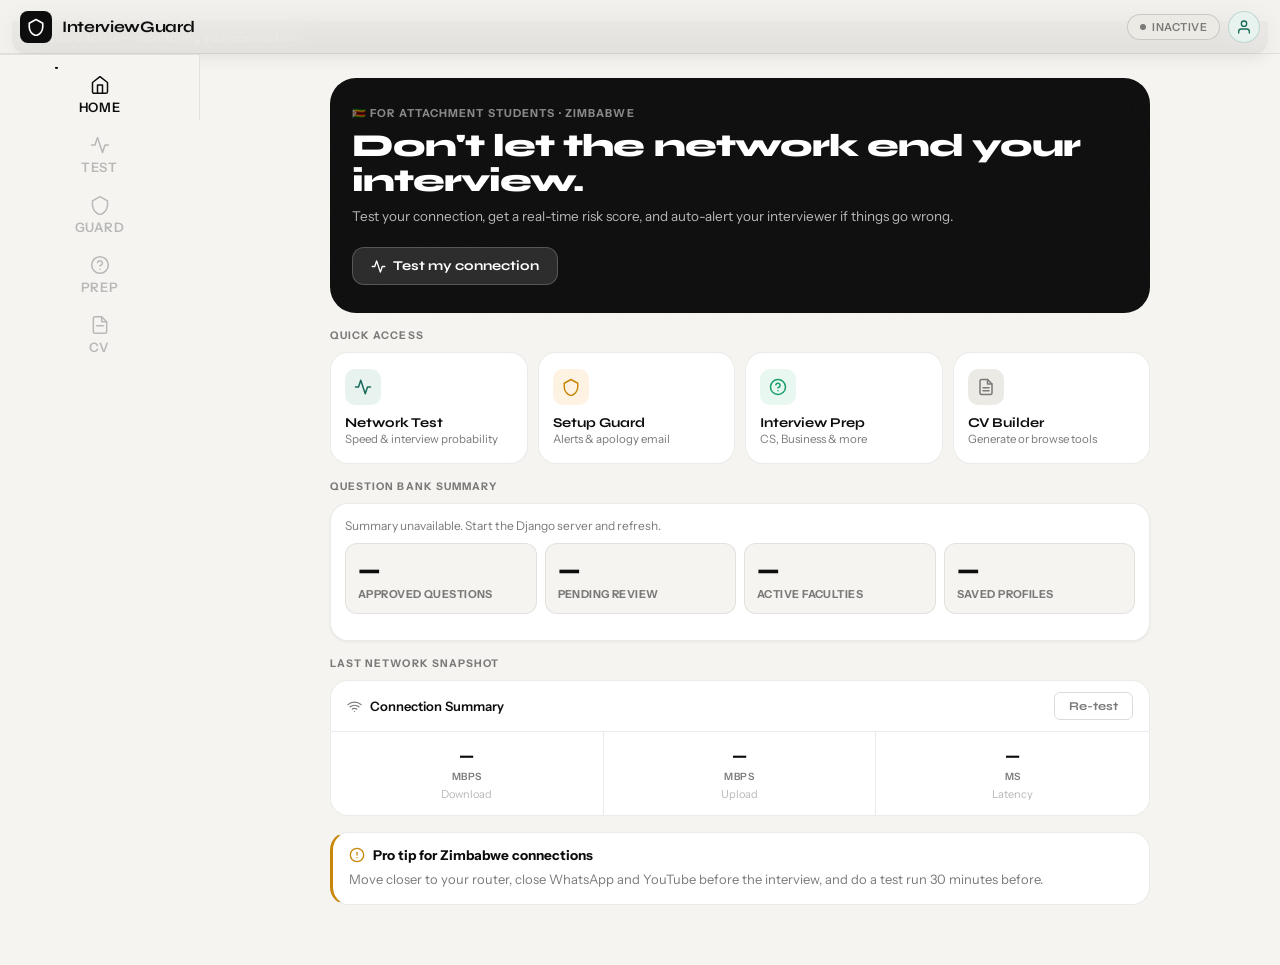
==== frontend/index.html @ c48bf377 "first commit" ====
<!DOCTYPE html>
<html lang="en">

<head>
    <meta charset="UTF-8" />
    <meta name="viewport" content="width=device-width, initial-scale=1.0" />
    <title>InterviewGuard — Ace the Interview, Whatever the Signal</title>
    <meta name="description" content="InterviewGuard helps you prepare for interviews, craft your perfect CV, and monitor your network signal for seamless video calls." />
    <meta name="keywords" content="interview preparation, CV builder, network monitor, interview questions" />
    <link rel="preconnect" href="https://fonts.googleapis.com" />
    <link rel="preconnect" href="https://fonts.gstatic.com" crossorigin />
    <link
        href="https://fonts.googleapis.com/css2?family=Syne:wght@400;500;600;700;800&family=Instrument+Sans:ital,wght@0,400;0,500;0,600;1,400&family=JetBrains+Mono:wght@400;500&display=swap"
        rel="stylesheet" />
        <link rel="stylesheet" href="styles.css">
    
</head>

<body>

    <!-- TOPBAR -->
    <header class="topbar">
        <div class="topbar-brand" style="cursor:pointer" onclick="navigateTo('home')">
            <div class="brand-mark">
                <svg viewBox="0 0 24 24">
                    <path d="M12 2L3 7v5c0 5.25 3.75 10.15 9 11.5 5.25-1.35 9-6.25 9-11.5V7z" />
                </svg>
            </div>
            <span class="brand-name">InterviewGuard</span>
        </div>
        <div style="display:flex;align-items:center;gap:8px">
            <button class="guard-chip off" id="guardChip" onclick="navigateTo('setup')">
                <div class="dot"></div>
                <span id="guardChipText">Inactive</span>
            </button>
            <button class="avatar-btn" onclick="navigateTo('profile')">
                <svg viewBox="0 0 24 24">
                    <path d="M20 21v-2a4 4 0 0 0-4-4H8a4 4 0 0 0-4 4v2" />
                    <circle cx="12" cy="7" r="4" />
                </svg>
            </button>
        </div>
    </header>

    <!-- GUARD BANNER -->
    <div id="guard-banner">
        <div class="banner-inner" id="bannerInner">
            <div class="banner-dot"></div>
            <span class="banner-text" id="bannerMsg">Guard active — monitoring your connection</span>
            <button class="banner-close" onclick="hideBanner()">✕</button>
        </div>
    </div>

    <!-- SHELL -->
    <div class="shell" id="shell">

        <!-- ── HOME ── -->
        <div class="page active" id="page-home">
            <div class="page-scroll">
                <div class="hero">
                    <div class="hero-noise"></div>
                    <div class="hero-eyebrow">🇿🇼 For Attachment Students · Zimbabwe</div>
                    <h1 class="hero-title">Don't let the network end your interview.</h1>
                    <div class="hero-body">Test your connection, get a real-time risk score, and auto-alert your
                        interviewer if things go wrong.</div>
                    <button class="hero-cta" onclick="navigateTo('test')">
                        <svg viewBox="0 0 24 24">
                            <polyline points="22 12 18 12 15 21 9 3 6 12 2 12" />
                        </svg>
                        Test my connection
                    </button>
                </div>

                <div class="sp-md"></div>
                <div class="section-label">Quick Access</div>
                <div class="quick-grid">
                    <div class="quick-card" onclick="navigateTo('test')">
                        <div class="quick-icon qi-brand">
                            <svg viewBox="0 0 24 24">
                                <polyline points="22 12 18 12 15 21 9 3 6 12 2 12" />
                            </svg>
                        </div>
                        <div>
                            <div class="quick-name">Network Test</div>
                            <div class="quick-desc">Speed & interview probability</div>
                        </div>
                    </div>
                    <div class="quick-card" onclick="navigateTo('setup')">
                        <div class="quick-icon qi-amber">
                            <svg viewBox="0 0 24 24">
                                <path d="M12 2L3 7v5c0 5.25 3.75 10.15 9 11.5 5.25-1.35 9-6.25 9-11.5V7z" />
                            </svg>
                        </div>
                        <div>
                            <div class="quick-name">Setup Guard</div>
                            <div class="quick-desc">Alerts & apology email</div>
                        </div>
                    </div>
                    <div class="quick-card" onclick="navigateTo('prep')">
                        <div class="quick-icon qi-green">
                            <svg viewBox="0 0 24 24">
                                <circle cx="12" cy="12" r="10" />
                                <path d="M9.09 9a3 3 0 0 1 5.83 1c0 2-3 3-3 3" />
                                <line x1="12" y1="17" x2="12.01" y2="17" />
                            </svg>
                        </div>
                        <div>
                            <div class="quick-name">Interview Prep</div>
                            <div class="quick-desc">CS, Business & more</div>
                        </div>
                    </div>
                    <div class="quick-card" onclick="navigateTo('cv')">
                        <div class="quick-icon qi-neutral">
                            <svg viewBox="0 0 24 24">
                                <path d="M14 2H6a2 2 0 0 0-2 2v16a2 2 0 0 0 2 2h12a2 2 0 0 0 2-2V8z" />
                                <polyline points="14 2 14 8 20 8" />
                                <line x1="16" y1="13" x2="8" y2="13" />
                                <line x1="16" y1="17" x2="8" y2="17" />
                            </svg>
                        </div>
                        <div>
                            <div class="quick-name">CV Builder</div>
                            <div class="quick-desc">Generate or browse tools</div>
                        </div>
                    </div>
                </div>

                <div class="sp-md"></div>
                <div class="section-label">Question Bank Summary</div>
                <div class="summary-panel">
                    <div class="summary-status" id="summaryStatus">Loading dashboard summary…</div>
                    <div class="summary-grid">
                        <div class="summary-tile">
                            <div class="summary-value" id="summaryApproved">—</div>
                            <div class="summary-label">Approved Questions</div>
                        </div>
                        <div class="summary-tile">
                            <div class="summary-value" id="summaryPending">—</div>
                            <div class="summary-label">Pending Review</div>
                        </div>
                        <div class="summary-tile">
                            <div class="summary-value" id="summaryFaculties">—</div>
                            <div class="summary-label">Active Faculties</div>
                        </div>
                        <div class="summary-tile">
                            <div class="summary-value" id="summaryProfiles">—</div>
                            <div class="summary-label">Saved Profiles</div>
                        </div>
                    </div>
                    <div class="summary-faculties" id="summaryFacultyList"></div>
                </div>

                <div class="sp-md"></div>
                <div class="section-label">Last Network Snapshot</div>
                <div class="snapshot">
                    <div class="snapshot-header">
                        <div class="flex-row">
                            <svg viewBox="0 0 24 24"
                                style="width:15px;height:15px;stroke:var(--ink-3);fill:none;stroke-width:2;stroke-linecap:round">
                                <path d="M5 12.55a11 11 0 0 1 14.08 0" />
                                <path d="M1.42 9a16 16 0 0 1 21.16 0" />
                                <path d="M8.53 16.11a6 6 0 0 1 6.95 0" />
                                <line x1="12" y1="20" x2="12.01" y2="20" />
                            </svg>
                            <span>Connection Summary</span>
                        </div>
                        <button class="btn btn-ghost btn-sm" onclick="navigateTo('test')">Re-test</button>
                    </div>
                    <div class="metrics-3">
                        <div class="met">
                            <div class="met-val" id="home-dl">—</div>
                            <div class="met-unit">Mbps</div>
                            <div class="met-label">Download</div>
                        </div>
                        <div class="met">
                            <div class="met-val" id="home-ul">—</div>
                            <div class="met-unit">Mbps</div>
                            <div class="met-label">Upload</div>
                        </div>
                        <div class="met">
                            <div class="met-val" id="home-ping">—</div>
                            <div class="met-unit">ms</div>
                            <div class="met-label">Latency</div>
                        </div>
                    </div>
                </div>

                <div class="sp-md"></div>
                <div class="tip-card">
                    <div class="tip-header">
                        <svg viewBox="0 0 24 24">
                            <circle cx="12" cy="12" r="10" />
                            <line x1="12" y1="8" x2="12" y2="12" />
                            <line x1="12" y1="16" x2="12.01" y2="16" />
                        </svg>
                        <span>Pro tip for Zimbabwe connections</span>
                    </div>
                    <div class="tip-body">Move closer to your router, close WhatsApp and YouTube before the interview,
                        and do a test run 30 minutes before.</div>
                </div>
                <div class="sp-lg"></div>
            </div>
        </div>

        <!-- ── TEST ── -->
        <div class="page" id="page-test">
            <div class="page-scroll">
                <div class="page-title">Network Diagnosis</div>
                <div class="page-sub">Real download &amp; upload speeds measured in your browser.</div>
                <div class="sp-md"></div>

                <div class="form-group">
                    <label class="form-label">Interview Platform</label>
                    <select class="form-select" id="platformSelect">
                        <option value="zoom">Zoom</option>
                        <option value="teams">Microsoft Teams</option>
                        <option value="meet">Google Meet</option>
                        <option value="webex">Cisco Webex</option>
                        <option value="whatsapp">WhatsApp Video</option>
                    </select>
                </div>

                <div class="test-card">
                    <div class="section-label" style="margin-bottom:0">Success Probability</div>
                    <div class="prob-ring-wrap" style="margin:18px auto">
                        <svg viewBox="0 0 120 120">
                            <circle cx="60" cy="60" r="50" class="prob-track" stroke-dasharray="314 314" />
                            <circle cx="60" cy="60" r="50" class="prob-arc" id="probArc" stroke-dasharray="0 314"
                                transform="rotate(-90 60 60)" />
                        </svg>
                        <div class="prob-center">
                            <div class="prob-pct" id="probPct">—</div>
                            <div class="prob-sub" id="probLabel">Run test first</div>
                        </div>
                    </div>
                    <div class="insight" id="insightBox">
                        <svg viewBox="0 0 24 24">
                            <circle cx="12" cy="12" r="10" />
                            <line x1="12" y1="8" x2="12" y2="12" />
                            <line x1="12" y1="16" x2="12.01" y2="16" />
                        </svg>
                        <p id="insightText">Run the test to see how ready your connection is for your interview
                            platform.</p>
                    </div>
                </div>

                <div class="sp-sm"></div>
                <div class="metrics-2">
                    <div class="metric-tile">
                        <div class="mt-head"><svg viewBox="0 0 24 24">
                                <polyline points="8 17 12 21 16 17" />
                                <line x1="12" y1="12" x2="12" y2="21" />
                                <path d="M20.88 18.09A5 5 0 0 0 18 9h-1.26A8 8 0 1 0 3 16.29" />
                            </svg><span>Download</span></div>
                        <div><span class="mt-val" id="dlVal">—</span><span class="mt-unit"> Mbps</span></div>
                        <div class="badge b-neutral" id="dlBadge">Pending</div>
                    </div>
                    <div class="metric-tile">
                        <div class="mt-head"><svg viewBox="0 0 24 24">
                                <polyline points="16 16 12 12 8 16" />
                                <line x1="12" y1="12" x2="12" y2="21" />
                                <path d="M20.88 18.09A5 5 0 0 0 18 9h-1.26A8 8 0 1 0 3 16.29" />
                            </svg><span>Upload</span></div>
                        <div><span class="mt-val" id="ulVal">—</span><span class="mt-unit"> Mbps</span></div>
                        <div class="badge b-neutral" id="ulBadge">Pending</div>
                    </div>
                </div>

                <div class="sp-sm"></div>
                <div class="latency-row">
                    <div class="lat-icon"><svg viewBox="0 0 24 24">
                            <path d="M13 2L3 14h9l-1 8 10-12h-9l1-8z" />
                        </svg></div>
                    <div style="flex:1">
                        <div
                            style="font-size:10.5px;font-weight:700;letter-spacing:.06em;text-transform:uppercase;color:var(--ink-3)">
                            Latency (Ping)</div>
                        <div style="margin-top:5px"><span class="mt-val" id="pingVal"
                                style="font-size:24px">—</span><span class="mt-unit"> ms</span></div>
                    </div>
                    <div class="badge b-neutral" id="pingBadge">Pending</div>
                </div>

                <div class="sp-sm"></div>
                <div class="stab-wrap">
                    <div class="stab-label-row">
                        <span class="text-xs text-muted"
                            style="font-weight:700;text-transform:uppercase;letter-spacing:.06em">Stability</span>
                        <span class="text-xs text-muted" id="stabilityPct">—</span>
                    </div>
                    <div class="stab-bar-bg">
                        <div class="stab-bar-fill" id="stabilityBar" style="width:0%"></div>
                    </div>
                </div>

                <div class="sp-md"></div>
                <button class="btn btn-primary" id="testBtn" onclick="runSpeedTest()">
                    <svg viewBox="0 0 24 24">
                        <polygon points="5 3 19 12 5 21 5 3" />
                    </svg>
                    <span id="testBtnText">Start Test</span>
                </button>

                <div class="sp-sm"></div>
                <p class="text-xs text-muted" style="text-align:center">Uses real HTTP transfer measurement for accurate
                    results.</p>
                <div class="sp-lg"></div>
            </div>
        </div>

        <!-- ── SETUP ── -->
        <div class="page" id="page-setup">
            <div class="page-scroll">
                <div class="page-title">Setup Guard</div>
                <div class="page-sub">Configure interview details and automated fail-safes.</div>
                <div class="sp-md"></div>

                <div class="section-label">Interview Details</div>
                <div class="card">
                    <div class="form-group">
                        <label class="form-label">Interviewer / Company Name</label>
                        <input class="form-input" id="s-company" type="text"
                            placeholder="e.g. Econet Wireless Zimbabwe" />
                    </div>
                    <div class="form-group">
                        <label class="form-label">Interviewer Email</label>
                        <input class="form-input" id="s-email" type="email" placeholder="recruiter@company.co.zw" />
                    </div>
                    <div class="form-grid-2">
                        <div class="form-group">
                            <label class="form-label">Date &amp; Time</label>
                            <input class="form-input" id="s-datetime" type="datetime-local" />
                        </div>
                        <div class="form-group">
                            <label class="form-label">Platform</label>
                            <select class="form-select" id="s-platform">
                                <option value="">Select…</option>
                                <option value="zoom">Zoom</option>
                                <option value="teams">MS Teams</option>
                                <option value="meet">Google Meet</option>
                                <option value="webex">Webex</option>
                                <option value="whatsapp">WhatsApp</option>
                            </select>
                        </div>
                    </div>
                </div>

                <div class="sp-sm"></div>
                <div class="section-label">Monitoring Options</div>
                <div class="toggle-row">
                    <div>
                        <div class="toggle-label">Network Monitoring</div>
                        <div class="toggle-desc">Auto-send apology email when connection drops for 15+ seconds.</div>
                    </div>
                    <button class="toggle on" id="toggle-monitor" onclick="this.classList.toggle('on')"></button>
                </div>
                <div class="toggle-row">
                    <div>
                        <div class="toggle-label">Browser Notifications</div>
                        <div class="toggle-desc">Get pop-up alerts even when the app is in the background.</div>
                    </div>
                    <button class="toggle on" id="toggle-notif" onclick="toggleNotifications(this)"></button>
                </div>
                <div class="toggle-row">
                    <div>
                        <div class="toggle-label">10-Minute Countdown</div>
                        <div class="toggle-desc">Notify 10 minutes before your interview starts.</div>
                    </div>
                    <button class="toggle on" id="toggle-countdown" onclick="this.classList.toggle('on')"></button>
                </div>

                <div class="sp-md"></div>
                <div class="section-label">Apology Email Preview</div>
                <div class="email-preview">
                    <div class="ep-toolbar">
                        <div class="ep-dot" style="background:#fc6058"></div>
                        <div class="ep-dot" style="background:#febc2e"></div>
                        <div class="ep-dot" style="background:#34c749"></div>
                        <span style="font-size:12px;color:var(--ink-3);margin-left:8px;font-weight:500">Auto-generated
                            apology</span>
                    </div>
                    <div class="ep-body" id="emailPreviewBody">Fill in your profile to preview the apology email.</div>
                </div>

                <div class="sp-md"></div>
                <button class="btn btn-primary" id="activateBtn" onclick="activateGuard()">
                    <svg viewBox="0 0 24 24">
                        <path d="M12 2L3 7v5c0 5.25 3.75 10.15 9 11.5 5.25-1.35 9-6.25 9-11.5V7z" />
                    </svg>
                    Activate Interview Guard
                </button>
                <p class="text-xs text-muted" style="text-align:center;margin-top:10px;line-height:1.5">Keep this page
                    open in the background. Guard monitors in real-time.</p>
                <div class="sp-lg"></div>
            </div>
        </div>

        <!-- ── PROFILE ── -->
        <div class="page" id="page-profile">
            <div class="page-scroll">
                <div class="page-title">Your Profile</div>
                <div class="page-sub">Stored in your browser only. Used to personalise alerts &amp; emails.</div>
                <div class="sp-md"></div>

                <div id="profileBanner" style="display:none;margin-bottom:16px">
                    <div class="profile-banner">
                        <div class="profile-avatar" id="profileAvatarLetter">T</div>
                        <div>
                            <div style="font-weight:700;font-size:16px;font-family:var(--font-display)"
                                id="profileBannerName">—</div>
                            <div class="text-sm text-muted" id="profileBannerEmail">—</div>
                            <div class="sp-sm"></div>
                            <div class="pill-tag">
                                <svg viewBox="0 0 24 24">
                                    <polyline points="20 6 9 17 4 12" />
                                </svg>
                                Profile Active
                            </div>
                        </div>
                    </div>
                </div>

                <div class="section-label">Personal Details</div>
                <div class="card">
                    <div class="form-group"><label class="form-label">Full Name</label><input class="form-input"
                            id="p-name" type="text" placeholder="e.g. Tinashe Moyo" /></div>
                    <div class="form-group"><label class="form-label">Your Email</label><input class="form-input"
                            id="p-email" type="email" placeholder="you@example.com" /></div>
                    <div class="form-group"><label class="form-label">Phone / WhatsApp</label><input class="form-input"
                            id="p-phone" type="tel" placeholder="+263 77 123 4567" /></div>
                    <div class="form-group" style="margin-bottom:0"><label class="form-label">Short Bio</label><textarea
                            class="form-textarea" id="p-bio"
                            placeholder="3rd year Computer Science student at UZ, passionate about software development…"></textarea>
                    </div>
                </div>

                <div class="sp-sm"></div>
                <div class="section-label">Interviewer Details</div>
                <div class="card">
                    <div class="form-group"><label class="form-label">Interviewer Email</label><input class="form-input"
                            id="p-int-email" type="email" placeholder="hr@company.co.zw" /></div>
                    <div class="form-group" style="margin-bottom:0"><label class="form-label">Interviewer Phone
                            (optional)</label><input class="form-input" id="p-int-phone" type="tel"
                            placeholder="+263 77 000 0000" /></div>
                </div>

                <div class="sp-md"></div>
                <button class="btn btn-primary" onclick="saveProfile()">
                    <svg viewBox="0 0 24 24">
                        <path d="M19 21H5a2 2 0 0 1-2-2V5a2 2 0 0 1 2-2h11l5 5v11a2 2 0 0 1-2 2z" />
                        <polyline points="17 21 17 13 7 13 7 21" />
                        <polyline points="7 3 7 8 15 8" />
                    </svg>
                    Save Profile
                </button>
                <p class="text-xs text-muted" style="text-align:center;margin-top:8px">Stored in your browser only.
                    Never shared without your action.</p>

                <div class="danger-zone" id="deleteZone" style="display:none;margin-top:20px">
                    <div class="danger-zone-header">
                        <svg viewBox="0 0 24 24">
                            <path
                                d="M10.29 3.86L1.82 18a2 2 0 0 0 1.71 3h16.94a2 2 0 0 0 1.71-3L13.71 3.86a2 2 0 0 0-3.42 0z" />
                            <line x1="12" y1="9" x2="12" y2="13" />
                            <line x1="12" y1="17" x2="12.01" y2="17" />
                        </svg>
                        <span>Danger Zone</span>
                    </div>
                    <p class="text-sm text-muted" style="margin-bottom:12px;line-height:1.5">Permanently delete your
                        profile from the server and clear all local data. This cannot be undone.</p>
                    <button class="btn btn-danger btn-sm" style="width:auto" onclick="deleteProfile()">
                        <svg viewBox="0 0 24 24"
                            style="width:14px;height:14px;stroke:currentColor;fill:none;stroke-width:2;stroke-linecap:round">
                            <polyline points="3 6 5 6 21 6" />
                            <path d="M19 6v14a2 2 0 0 1-2 2H7a2 2 0 0 1-2-2V6m3 0V4a1 1 0 0 1 1-1h4a1 1 0 0 1 1 1v2" />
                        </svg>
                        Delete My Profile
                    </button>
                </div>
                <div class="sp-lg"></div>
            </div>
        </div>

        <!-- ── PREP ── -->
        <div class="page" id="page-prep">
            <div class="page-scroll">
                <div class="page-title">Interview Prep</div>
                
                <div class="page-sub">Master your discipline. Focused on Zim industrial attachment.</div>

                <div class="hero">
                    <div class="hero-noise"></div>
                    <h1 class="hero-title">Contribute to the Bank</h1>
                    <div class="hero-body">Share interview questions you've faced and help others prepare.</div>
                    <button class="hero-cta" id="submitToggleBtn" type="button" aria-expanded="false" onclick="toggleSubmitForm()">
                        <svg viewBox="0 0 24 24">
                            <polyline points="22 12 18 12 15 21 9 3 6 12 2 12" />
                        </svg>
                        Submit a Question
                    </button>
                </div>

                <div class="sp-md"></div>

                <div class="search-bar">
                    <svg viewBox="0 0 24 24">
                        <circle cx="11" cy="11" r="8" />
                        <line x1="21" y1="21" x2="16.65" y2="16.65" />
                    </svg>
                    <input type="text" id="qSearchInput" placeholder="Search questions or topics…"
                        oninput="filterQuestions()" />
                </div>

                <div class="sp-sm"></div>
                <div class="filter-row" id="facultyFilter">
                    <button class="chip chip-fill" data-faculty="all" onclick="setFaculty(this,'all')">All</button>
                    <button class="chip chip-out" data-faculty="computer_science"
                        onclick="setFaculty(this,'computer_science')">💻 Computer Science</button>
                    <button class="chip chip-out" data-faculty="general" onclick="setFaculty(this,'general')">🎯
                        General</button>
                    <button class="chip chip-out" data-faculty="engineering" onclick="setFaculty(this,'engineering')">⚙️
                        Engineering</button>
                    <button class="chip chip-out" data-faculty="business" onclick="setFaculty(this,'business')">📊
                        Business</button>
                    <button class="chip chip-out" data-faculty="social_behavioural"
                        onclick="setFaculty(this,'social_behavioural')">🧠 Social Science</button>
                    <button class="chip chip-out" data-faculty="medicine" onclick="setFaculty(this,'medicine')">🩺 Medicine</button>
                    <button class="chip chip-out" data-faculty="law" onclick="setFaculty(this,'law')">⚖️ Law</button>
                    <button class="chip chip-out" data-faculty="arts" onclick="setFaculty(this,'arts')">🎨 Arts</button>
                    <button class="chip chip-out" data-faculty="natural_sciences" onclick="setFaculty(this,'natural_sciences')">🔬 Sciences</button>
                    <button class="chip chip-out" data-faculty="education" onclick="setFaculty(this,'education')">📚 Education</button>
                </div>

                <div class="sp-sm"></div>
                <div class="filter-row" id="diffFilter">
                    <button class="chip chip-fill" data-diff="all" onclick="setDiff(this,'all')">All Levels</button>
                    <button class="chip chip-out" data-diff="beginner"
                        onclick="setDiff(this,'beginner')">Beginner</button>
                    <button class="chip chip-out" data-diff="intermediate"
                        onclick="setDiff(this,'intermediate')">Intermediate</button>
                    <button class="chip chip-out" data-diff="advanced"
                        onclick="setDiff(this,'advanced')">Advanced</button>
                </div>

                <div class="sp-md"></div>
                <div class="q-count-row">
                    <div class="q-count-title" id="prepSectionLabel">All Questions</div>
                    <div class="q-count-tag" id="qCount">— Questions</div>
                </div>

                <div id="qaContainer">
                    <div class="empty-state">
                        <svg viewBox="0 0 24 24">
                            <circle cx="12" cy="12" r="10" />
                            <polyline points="12 6 12 12 16 14" />
                        </svg>
                        <h3>Loading questions…</h3>
                        <p>Make sure the Django server is running.</p>
                    </div>
                </div>
                <div class="sp-lg"></div>

                <!-- Submit Question Form -->
                <section id="submit-section" class="hidden">
                  <h2>Submit an Interview Question</h2>
                  <p class="submit-intro">
                    Help grow the InterviewGuard question bank. Your submission will be
                    reviewed by our team before being published.
                  </p>

                  <form id="submitForm" novalidate>

                    <div class="form-row">
                      <label for="sub-faculty">Faculty *</label>
                      <select id="sub-faculty" required>
                        <option value="">— Select Faculty —</option>
                        <option value="computer_science">Computer Science</option>
                        <option value="engineering">Engineering</option>
                        <option value="business">Business</option>
                        <option value="social_behavioural">Social &amp; Behavioural Science</option>
                        <option value="medicine">Medicine &amp; Health Sciences</option>
                        <option value="law">Law</option>
                        <option value="arts">Arts &amp; Humanities</option>
                        <option value="natural_sciences">Natural Sciences</option>
                        <option value="education">Education</option>
                        <option value="general">General / All Faculties</option>
                      </select>
                    </div>

                    <div class="form-row">
                      <label for="sub-difficulty">Difficulty *</label>
                      <select id="sub-difficulty" required>
                        <option value="beginner">Beginner</option>
                        <option value="intermediate">Intermediate</option>
                        <option value="advanced">Advanced</option>
                      </select>
                    </div>

                    <div class="form-row">
                      <label for="sub-question">Interview Question *</label>
                      <textarea id="sub-question" rows="3" placeholder="Write the interview question here…" required></textarea>
                    </div>

                    <div class="form-row">
                      <label for="sub-answer">Model Answer *</label>
                      <textarea id="sub-answer" rows="5" placeholder="Provide a thorough model answer…" required></textarea>
                    </div>

                    <div class="form-row">
                      <label for="sub-tip">Interviewer Tip <span class="optional">(optional)</span></label>
                      <textarea id="sub-tip" rows="2" placeholder="What is the interviewer really looking for?"></textarea>
                    </div>

                    <div class="form-row">
                      <label for="sub-tags">Tags <span class="optional">(optional, comma-separated)</span></label>
                      <input type="text" id="sub-tags" placeholder="e.g. Django, REST, OOP">
                    </div>

                    <div class="form-row">
                      <label for="sub-name">Your Name <span class="optional">(optional)</span></label>
                      <input type="text" id="sub-name" placeholder="e.g. Tarisai Moyo">
                    </div>

                    <div class="form-row">
                      <label for="sub-email">Your Email <span class="optional">(optional)</span></label>
                      <input type="email" id="sub-email" placeholder="We'll notify you when it's approved">
                    </div>

                    <button type="submit" id="submitBtn">Submit Question</button>

                  </form>

                  <!-- Shown AFTER successful submission — hidden by default -->
                  <div id="submitSuccess" class="submit-success hidden">
                    <div class="success-icon">✅</div>
                    <h3>Submission Received!</h3>
                    <p>
                      Thank you for contributing to InterviewGuard.<br>
                      Your question is now <strong>pending review</strong> by our team.
                    </p>
                    <p class="success-sub">
                      Once approved, it will appear in the preparation section for all users.
                      This process typically takes 1–3 business days.
                    </p>
                    <button onclick="resetSubmitForm()">Submit Another</button>
                  </div>

                </section>

            </div>
        </div>

        <!-- ── CV ── -->
        <div class="page" id="page-cv">
            <div class="page-scroll">
                <div class="cv-hero">
                    <div class="cv-hero-bg"></div>
                    <span class="cv-hero-icon">✦</span>
                    <h2 class="cv-hero-title">Craft Your Perfect CV</h2>
                    <div class="cv-hero-sub">AI-powered suggestions tailored for CS attachment roles in Zimbabwe.</div>
                    <button class="cv-btn"
                        onclick="showToast('info','AI CV Builder','Coming soon — connect your profile first.')">
                        <svg viewBox="0 0 24 24">
                            <polygon
                                points="12 2 15.09 8.26 22 9.27 17 14.14 18.18 21.02 12 17.77 5.82 21.02 7 14.14 2 9.27 8.91 8.26 12 2" />
                        </svg>
                        Generate CV with AI
                    </button>
                </div>

                <div class="sp-md"></div>
                <div class="section-label">What to Include</div>
                <div class="card">
                    <p class="text-sm text-muted" style="line-height:1.75">For a CS attachment CV in Zimbabwe, always
                        include: <strong>personal details</strong>, <strong>academic record</strong>, a <strong>skills
                            section</strong> listing languages &amp; tools, <strong>projects</strong> with GitHub links,
                        <strong>references</strong> from a lecturer, and a short <strong>objective statement</strong>
                        mentioning the specific company.</p>
                </div>

                <div class="sp-md"></div>
                <div class="section-label">Recommended Builders</div>

                <a href="https://zety.com" target="_blank" class="platform-link">
                    <div class="flex-row">
                        <div class="platform-icon"><svg viewBox="0 0 24 24">
                                <path d="M14 2H6a2 2 0 0 0-2 2v16a2 2 0 0 0 2 2h12a2 2 0 0 0 2-2V8z" />
                                <polyline points="14 2 14 8 20 8" />
                            </svg></div>
                        <div>
                            <div class="pl-name">Zety</div>
                            <div class="pl-sub">Professional templates &amp; expert guidance</div>
                        </div>
                    </div>
                    <div class="pl-arrow"><svg viewBox="0 0 24 24">
                            <path d="M18 13v6a2 2 0 0 1-2 2H5a2 2 0 0 1-2-2V8a2 2 0 0 1 2-2h6" />
                            <polyline points="15 3 21 3 21 9" />
                            <line x1="10" y1="14" x2="21" y2="3" />
                        </svg></div>
                </a>
                <a href="https://novoresume.com" target="_blank" class="platform-link">
                    <div class="flex-row">
                        <div class="platform-icon"><svg viewBox="0 0 24 24">
                                <rect x="2" y="7" width="20" height="14" rx="2" ry="2" />
                                <path d="M16 21V5a2 2 0 0 0-2-2h-4a2 2 0 0 0-2 2v16" />
                            </svg></div>
                        <div>
                            <div class="pl-name">Novoresume</div>
                            <div class="pl-sub">Sleek, ATS-friendly layouts</div>
                        </div>
                    </div>
                    <div class="pl-arrow"><svg viewBox="0 0 24 24">
                            <path d="M18 13v6a2 2 0 0 1-2 2H5a2 2 0 0 1-2-2V8a2 2 0 0 1 2-2h6" />
                            <polyline points="15 3 21 3 21 9" />
                            <line x1="10" y1="14" x2="21" y2="3" />
                        </svg></div>
                </a>
                <a href="https://canva.com/resumes" target="_blank" class="platform-link">
                    <div class="flex-row">
                        <div class="platform-icon"><svg viewBox="0 0 24 24">
                                <circle cx="12" cy="12" r="10" />
                                <path d="M8 14s1.5 2 4 2 4-2 4-2" />
                                <line x1="9" y1="9" x2="9.01" y2="9" />
                                <line x1="15" y1="9" x2="15.01" y2="9" />
                            </svg></div>
                        <div>
                            <div class="pl-name">Canva</div>
                            <div class="pl-sub">Creative &amp; visual designs</div>
                        </div>
                    </div>
                    <div class="pl-arrow"><svg viewBox="0 0 24 24">
                            <path d="M18 13v6a2 2 0 0 1-2 2H5a2 2 0 0 1-2-2V8a2 2 0 0 1 2-2h6" />
                            <polyline points="15 3 21 3 21 9" />
                            <line x1="10" y1="14" x2="21" y2="3" />
                        </svg></div>
                </a>
                <a href="https://rxresu.me" target="_blank" class="platform-link">
                    <div class="flex-row">
                        <div class="platform-icon"><svg viewBox="0 0 24 24">
                                <polyline points="16 18 22 12 16 6" />
                                <polyline points="8 6 2 12 8 18" />
                            </svg></div>
                        <div>
                            <div class="pl-name">Reactive Resume</div>
                            <div class="pl-sub">Free, open-source, developer-friendly</div>
                        </div>
                    </div>
                    <div class="pl-arrow"><svg viewBox="0 0 24 24">
                            <path d="M18 13v6a2 2 0 0 1-2 2H5a2 2 0 0 1-2-2V8a2 2 0 0 1 2-2h6" />
                            <polyline points="15 3 21 3 21 9" />
                            <line x1="10" y1="14" x2="21" y2="3" />
                        </svg></div>
                </a>
                <div class="sp-lg"></div>
            </div>
        </div>

    </div><!-- /shell -->

    <!-- BOTTOM NAV -->
    <nav class="bottom-nav">
        <button class="nav-item active" id="nav-home" onclick="navigateTo('home')">
            <svg viewBox="0 0 24 24">
                <path d="M3 9l9-7 9 7v11a2 2 0 0 1-2 2H5a2 2 0 0 1-2-2z" />
                <polyline points="9 22 9 12 15 12 15 22" />
            </svg>
            <span class="nav-label">Home</span>
        </button>
        <button class="nav-item" id="nav-test" onclick="navigateTo('test')">
            <svg viewBox="0 0 24 24">
                <polyline points="22 12 18 12 15 21 9 3 6 12 2 12" />
            </svg>
            <span class="nav-label">Test</span>
        </button>
        <button class="nav-item" id="nav-setup" onclick="navigateTo('setup')">
            <svg viewBox="0 0 24 24">
                <path d="M12 2L3 7v5c0 5.25 3.75 10.15 9 11.5 5.25-1.35 9-6.25 9-11.5V7z" />
            </svg>
            <span class="nav-label">Guard</span>
        </button>
        <button class="nav-item" id="nav-prep" onclick="navigateTo('prep')">
            <svg viewBox="0 0 24 24">
                <circle cx="12" cy="12" r="10" />
                <path d="M9.09 9a3 3 0 0 1 5.83 1c0 2-3 3-3 3" />
                <line x1="12" y1="17" x2="12.01" y2="17" />
            </svg>
            <span class="nav-label">Prep</span>
        </button>
        <button class="nav-item" id="nav-cv" onclick="navigateTo('cv')">
            <svg viewBox="0 0 24 24">
                <path d="M14 2H6a2 2 0 0 0-2 2v16a2 2 0 0 0 2 2h12a2 2 0 0 0 2-2V8z" />
                <polyline points="14 2 14 8 20 8" />
                <line x1="16" y1="13" x2="8" y2="13" />
            </svg>
            <span class="nav-label">CV</span>
        </button>
    </nav>

    <div id="toast-container"></div>

    <script src="app.js"></script>
</body>

</html>
---- frontend/styles.css ----
:root {
    --ink: #0d0d0d;
    --ink-2: #3a3a3a;
    --ink-3: #7a7a7a;
    --ink-4: #b8b8b8;
    --bg: #f5f4f0;
    --bg-2: #eceae4;
    --bg-3: #e2dfd8;
    --surface: #ffffff;
    --border: rgba(0, 0, 0, .08);
    --border-strong: rgba(0, 0, 0, .14);

    --brand: #1a6b5a;
    --brand-hover: #155548;
    --brand-light: #e8f3f0;
    --brand-glow: rgba(26, 107, 90, .18);

    --green: #1a9e6a;
    --yellow: #c8860a;
    --red: #cc3333;
    --green-bg: #e8f7ef;
    --yellow-bg: #fef6e4;
    --red-bg: #fceaea;

    --font-display: 'Syne', sans-serif;
    --font-body: 'Instrument Sans', sans-serif;
    --font-mono: 'JetBrains Mono', monospace;

    --r-sm: 6px;
    --r-md: 12px;
    --r-lg: 18px;
    --r-xl: 26px;
    --r-full: 999px;

    --shadow-sm: 0 1px 3px rgba(0, 0, 0, .06);
    --shadow-md: 0 4px 16px rgba(0, 0, 0, .08);
    --shadow-lg: 0 12px 40px rgba(0, 0, 0, .12);

    --ease: cubic-bezier(.16, 1, .3, 1);
    --nav-h: 66px;
    --bar-h: 54px;
}

*,
*::before,
*::after {
    box-sizing: border-box;
    margin: 0;
    padding: 0
}

html {
    scroll-behavior: smooth;
    font-size: 16px
}

body {
    font-family: var(--font-body);
    background: var(--bg);
    color: var(--ink);
    min-height: 100dvh;
    -webkit-font-smoothing: antialiased;
    overflow-x: hidden
}

button,
input,
select,
textarea {
    font-family: inherit
}

a {
    text-decoration: none;
    color: inherit
}

/* ── TOPBAR ── */
.topbar {
    position: fixed;
    top: 0;
    left: 0;
    right: 0;
    height: var(--bar-h);
    background: rgba(245, 244, 240, .92);
    backdrop-filter: blur(18px);
    border-bottom: 1px solid var(--border);
    z-index: 200;
    display: flex;
    align-items: center;
    justify-content: space-between;
    padding: 0 20px;
}

.topbar-brand {
    display: flex;
    align-items: center;
    gap: 10px
}

.brand-mark {
    width: 32px;
    height: 32px;
    background: var(--ink);
    border-radius: 8px;
    display: flex;
    align-items: center;
    justify-content: center;
}

.brand-mark svg {
    width: 18px;
    height: 18px;
    stroke: white;
    fill: none;
    stroke-width: 2.2;
    stroke-linecap: round;
    stroke-linejoin: round
}

.brand-name {
    font-family: var(--font-display);
    font-size: 16px;
    font-weight: 700;
    letter-spacing: -.02em
}

.guard-chip {
    display: flex;
    align-items: center;
    gap: 6px;
    padding: 5px 12px;
    border-radius: var(--r-full);
    font-size: 11px;
    font-weight: 600;
    letter-spacing: .04em;
    text-transform: uppercase;
    cursor: pointer;
    border: none;
    transition: all .2s var(--ease);
}

.guard-chip.off {
    background: var(--bg-2);
    color: var(--ink-3);
    border: 1px solid var(--border-strong)
}

.guard-chip.on {
    background: var(--green-bg);
    color: var(--green);
    border: 1px solid rgba(26, 158, 106, .25)
}

.guard-chip.warn {
    background: var(--yellow-bg);
    color: var(--yellow);
    border: 1px solid rgba(200, 134, 10, .25)
}

.guard-chip.danger {
    background: var(--red-bg);
    color: var(--red);
    border: 1px solid rgba(204, 51, 51, .25)
}

.dot {
    width: 6px;
    height: 6px;
    border-radius: 50%;
    background: currentColor;
    flex-shrink: 0
}

.guard-chip.on .dot {
    animation: blink 2s infinite
}

@keyframes blink {

    0%,
    100% {
        opacity: 1
    }

    50% {
        opacity: .3
    }
}

.avatar-btn {
    width: 32px;
    height: 32px;
    border-radius: 50%;
    background: var(--brand-light);
    border: 1.5px solid rgba(26, 107, 90, .2);
    display: flex;
    align-items: center;
    justify-content: center;
    cursor: pointer;
    color: var(--brand);
}

.avatar-btn svg {
    width: 16px;
    height: 16px;
    stroke: currentColor;
    fill: none;
    stroke-width: 2;
    stroke-linecap: round;
    stroke-linejoin: round
}

/* ── GUARD BANNER ── */
#guard-banner {
    position: fixed;
    top: var(--bar-h);
    left: 0;
    right: 0;
    z-index: 190;
    transform: translateY(-100%);
    transition: transform .3s var(--ease);
    pointer-events: none;
}

#guard-banner.visible {
    transform: translateY(0);
    pointer-events: all
}

.banner-inner {
    margin: 0 12px;
    background: var(--ink);
    color: white;
    border-radius: 0 0 14px 14px;
    padding: 9px 16px;
    display: flex;
    align-items: center;
    gap: 10px;
    font-size: 12.5px;
    box-shadow: var(--shadow-md);
}

.banner-inner.danger {
    background: #7f1d1d
}

.banner-dot {
    width: 7px;
    height: 7px;
    border-radius: 50%;
    background: #4dd4a0;
    flex-shrink: 0;
    animation: blink 2s infinite
}

.banner-inner.danger .banner-dot {
    background: #f87171;
    animation: none
}

.banner-text {
    flex: 1;
    font-weight: 500
}

.banner-close {
    cursor: pointer;
    opacity: .6;
    font-size: 15px;
    line-height: 1;
    background: none;
    border: none;
    color: white
}

/* ── LAYOUT ── */
.shell {
    display: flex;
    flex-direction: column;
    min-height: 100dvh;
    padding-top: var(--bar-h);
    padding-bottom: var(--nav-h);
}

@media(min-width:800px) {
    .shell {
        flex-direction: row;
        padding-bottom: 0;
        padding-top: var(--bar-h)
    }

    .bottom-nav {
        position: fixed;
        left: 0;
        top: var(--bar-h);
        bottom: 0;
        width: 200px;
        height: auto;
        flex-direction: column;
        justify-content: flex-start;
        padding: 12px 10px;
        gap: 2px;
        border-top: none;
        border-right: 1px solid var(--border);
        background: rgba(245, 244, 240, .96);
    }

    .nav-item {
        flex: none;
        width: 100%;
        flex-direction: row;
        justify-content: flex-start;
        gap: 10px;
        padding: 10px 12px;
        border-radius: var(--r-md);
        text-align: left
    }

    .nav-item.active::before {
        content: '';
        position: absolute;
        left: 0;
        top: 20%;
        bottom: 20%;
        width: 3px;
        height: auto;
        right: auto;
        background: var(--brand);
        border-radius: 0 3px 3px 0
    }

    .nav-item .nav-label {
        font-size: 13px;
        font-weight: 600
    }

    .nav-item svg {
        width: 18px;
        height: 18px
    }

    .shell {
        padding-left: 200px
    }

    .page-scroll {
        max-width: 100%
    }
}

/* ── BOTTOM NAV ── */
.bottom-nav {
    position: fixed;
    bottom: 0;
    left: 0;
    right: 0;
    height: var(--nav-h);
    background: rgba(245, 244, 240, .96);
    backdrop-filter: blur(14px);
    border-top: 1px solid var(--border);
    z-index: 200;
    display: flex;
    align-items: stretch;
}

.nav-item {
    flex: 1;
    display: flex;
    flex-direction: column;
    align-items: center;
    justify-content: center;
    gap: 4px;
    cursor: pointer;
    color: var(--ink-4);
    transition: color .15s;
    border: none;
    background: none;
    padding: 8px 4px 10px;
    position: relative;
}

.nav-item.active {
    color: var(--ink)
}

.nav-item.active::before {
    content: '';
    position: absolute;
    top: 0;
    left: 25%;
    right: 25%;
    height: 2px;
    background: var(--ink);
    border-radius: 0 0 3px 3px;
}

.nav-item svg {
    width: 20px;
    height: 20px;
    stroke: currentColor;
    fill: none;
    stroke-width: 1.8;
    stroke-linecap: round;
    stroke-linejoin: round;
    flex-shrink: 0
}

.nav-label {
    font-size: 10px;
    font-weight: 600;
    letter-spacing: .04em;
    text-transform: uppercase
}

/* ── PAGE SYSTEM ── */
.page {
    display: none;
    flex: 1;
    flex-direction: column
}

.page.active {
    display: flex;
    animation: fadeUp .25s var(--ease)
}

@keyframes fadeUp {
    from {
        opacity: 0;
        transform: translateY(6px)
    }

    to {
        opacity: 1;
        transform: translateY(0)
    }
}

.page-scroll {
    flex: 1;
    overflow-y: auto;
    padding: 24px 20px 32px;
    max-width: 860px;
    margin: 0 auto;
    width: 100%
}

/* ── TYPOGRAPHY ── */
.page-title {
    font-family: var(--font-display);
    font-size: 28px;
    font-weight: 800;
    letter-spacing: -.03em;
    line-height: 1.15
}

.page-sub {
    font-size: 14px;
    color: var(--ink-3);
    margin-top: 5px;
    line-height: 1.5
}

.section-label {
    font-size: 10.5px;
    font-weight: 700;
    letter-spacing: .1em;
    text-transform: uppercase;
    color: var(--ink-3);
    margin-bottom: 10px
}

/* ── CARD ── */
.card {
    background: var(--surface);
    border: 1px solid var(--border);
    border-radius: var(--r-lg);
    padding: 18px;
    box-shadow: var(--shadow-sm)
}

.card+.card {
    margin-top: 12px
}

.card-title {
    font-weight: 600;
    font-size: 14.5px
}

.card-sub {
    font-size: 13px;
    color: var(--ink-3);
    margin-top: 2px
}

/* ── BUTTONS ── */
.btn {
    display: inline-flex;
    align-items: center;
    justify-content: center;
    gap: 8px;
    font-family: var(--font-display);
    font-weight: 700;
    font-size: 14px;
    border: none;
    cursor: pointer;
    border-radius: var(--r-lg);
    transition: all .15s var(--ease);
    padding: 13px 22px;
    white-space: nowrap;
    line-height: 1;
}

.btn:active {
    transform: scale(.97)
}

.btn svg {
    width: 16px;
    height: 16px;
    stroke: currentColor;
    fill: none;
    stroke-width: 2.2;
    stroke-linecap: round;
    stroke-linejoin: round;
    flex-shrink: 0
}

.btn-primary {
    background: var(--ink);
    color: white;
    width: 100%
}

.btn-primary:hover {
    background: #222
}

.btn-brand {
    background: var(--brand);
    color: white;
    box-shadow: 0 4px 16px var(--brand-glow)
}

.btn-brand:hover {
    background: var(--brand-hover)
}

.btn-danger {
    background: var(--red);
    color: white
}

.btn-ghost {
    background: transparent;
    color: var(--ink-3);
    border: 1px solid var(--border-strong)
}

.btn-ghost:hover {
    background: var(--bg-2)
}

.btn-sm {
    font-size: 12px;
    padding: 7px 14px;
    border-radius: var(--r-sm)
}

/* ── FORMS ── */
.form-group {
    display: flex;
    flex-direction: column;
    gap: 5px;
    margin-bottom: 14px
}

.form-label {
    font-size: 10.5px;
    font-weight: 700;
    letter-spacing: .07em;
    text-transform: uppercase;
    color: var(--ink-3)
}

.form-input,
.form-select,
.form-textarea {
    background: var(--bg);
    border: 1.5px solid var(--border-strong);
    border-radius: var(--r-md);
    padding: 11px 13px;
    font-size: 14.5px;
    color: var(--ink);
    outline: none;
    width: 100%;
    transition: border-color .15s;
}

.form-input:focus,
.form-select:focus,
.form-textarea:focus {
    border-color: var(--brand);
    background: var(--surface);
    box-shadow: 0 0 0 3px var(--brand-glow);
}

.form-input::placeholder {
    color: var(--ink-4)
}

.form-select {
    appearance: none;
    background-image: url("data:image/svg+xml,%3Csvg xmlns='http://www.w3.org/2000/svg' width='16' height='16' viewBox='0 0 24 24'%3E%3Cpath fill='%237a7a7a' d='M7 10l5 5 5-5z'/%3E%3C/svg%3E");
    background-repeat: no-repeat;
    background-position: right 10px center;
    padding-right: 34px;
}

.form-textarea {
    resize: vertical;
    min-height: 88px;
    line-height: 1.5
}

.form-grid-2 {
    display: grid;
    grid-template-columns: 1fr 1fr;
    gap: 12px
}

@media(max-width:440px) {
    .form-grid-2 {
        grid-template-columns: 1fr
    }
}

/* Toggle */
.toggle-row {
    display: flex;
    align-items: flex-start;
    justify-content: space-between;
    gap: 14px;
    padding: 14px 16px;
    background: var(--surface);
    border: 1px solid var(--border);
    border-radius: var(--r-lg);
    margin-bottom: 10px;
}

.toggle-label {
    font-weight: 600;
    font-size: 14px
}

.toggle-desc {
    font-size: 12.5px;
    color: var(--ink-3);
    margin-top: 3px;
    line-height: 1.45
}

.toggle {
    position: relative;
    flex-shrink: 0;
    width: 42px;
    height: 24px;
    background: var(--bg-3);
    border-radius: 12px;
    cursor: pointer;
    transition: background .15s;
    border: none;
}

.toggle.on {
    background: var(--brand)
}

.toggle::after {
    content: '';
    position: absolute;
    top: 3px;
    left: 3px;
    width: 18px;
    height: 18px;
    border-radius: 50%;
    background: white;
    box-shadow: 0 1px 4px rgba(0, 0, 0, .2);
    transition: transform .15s var(--ease);
}

.toggle.on::after {
    transform: translateX(18px)
}

/* ── HOME PAGE ── */
.hero {
    background: var(--ink);
    color: white;
    border-radius: var(--r-xl);
    padding: 28px 22px;
    position: relative;
    overflow: hidden;
}

.hero-noise {
    position: absolute;
    inset: 0;
    opacity: .035;
    background-image: url("data:image/svg+xml,%3Csvg viewBox='0 0 256 256' xmlns='http://www.w3.org/2000/svg'%3E%3Cfilter id='noise'%3E%3CfeTurbulence type='fractalNoise' baseFrequency='0.9' numOctaves='4' stitchTiles='stitch'/%3E%3C/filter%3E%3Crect width='100%25' height='100%25' filter='url(%23noise)'/%3E%3C/svg%3E");
    pointer-events: none;
}

.hero > :not(.hero-noise) {
    position: relative;
    z-index: 1;
}

.hero-eyebrow {
    font-size: 11px;
    font-weight: 700;
    letter-spacing: .1em;
    text-transform: uppercase;
    opacity: .5;
    margin-bottom: 8px
}

.hero-title {
    font-family: var(--font-display);
    font-size: 32px;
    font-weight: 800;
    line-height: 1.1;
    letter-spacing: -.03em
}

.hero-body {
    font-size: 13.5px;
    opacity: .7;
    margin-top: 8px;
    line-height: 1.55
}

.hero-cta {
    margin-top: 20px;
    display: inline-flex;
    align-items: center;
    gap: 7px;
    background: rgba(255, 255, 255, .12);
    border: 1px solid rgba(255, 255, 255, .2);
    border-radius: var(--r-md);
    padding: 10px 18px;
    font-size: 13.5px;
    font-weight: 700;
    color: white;
    cursor: pointer;
    transition: background .15s;
    font-family: var(--font-display);
}

.hero-cta:hover {
    background: rgba(255, 255, 255, .2)
}

.hero-cta:active {
    transform: scale(.97)
}

.hero-cta svg {
    width: 15px;
    height: 15px;
    stroke: currentColor;
    fill: none;
    stroke-width: 2.2;
    stroke-linecap: round;
    stroke-linejoin: round
}

.quick-grid {
    display: grid;
    grid-template-columns: 1fr 1fr;
    gap: 10px
}

@media(min-width:600px) {
    .quick-grid {
        grid-template-columns: repeat(4, 1fr)
    }
}

.quick-card {
    background: var(--surface);
    border: 1px solid var(--border);
    border-radius: var(--r-lg);
    padding: 16px 14px;
    cursor: pointer;
    transition: all .15s var(--ease);
    display: flex;
    flex-direction: column;
    gap: 10px;
}

.quick-card:hover {
    border-color: var(--border-strong);
    box-shadow: var(--shadow-md);
    transform: translateY(-2px)
}

.quick-card:active {
    transform: scale(.97)
}

.quick-icon {
    width: 36px;
    height: 36px;
    border-radius: 10px;
    display: flex;
    align-items: center;
    justify-content: center;
}

.qi-brand {
    background: var(--brand-light)
}

.qi-brand svg {
    stroke: var(--brand)
}

.qi-amber {
    background: #fef3e2
}

.qi-amber svg {
    stroke: #c8860a
}

.qi-green {
    background: var(--green-bg)
}

.qi-green svg {
    stroke: var(--green)
}

.qi-neutral {
    background: var(--bg-2)
}

.qi-neutral svg {
    stroke: var(--ink-3)
}

.quick-icon svg {
    width: 18px;
    height: 18px;
    stroke-width: 2;
    stroke-linecap: round;
    stroke-linejoin: round;
    fill: none
}

.quick-name {
    font-weight: 700;
    font-size: 13.5px;
    font-family: var(--font-display)
}

.quick-desc {
    font-size: 11.5px;
    color: var(--ink-3);
    line-height: 1.4
}

.summary-panel {
    background: var(--surface);
    border: 1px solid var(--border);
    border-radius: var(--r-lg);
    padding: 14px;
    box-shadow: var(--shadow-sm);
}

.summary-status {
    font-size: 12px;
    color: var(--ink-3);
    margin-bottom: 10px;
}

.summary-grid {
    display: grid;
    grid-template-columns: repeat(2, minmax(0, 1fr));
    gap: 8px;
}

.summary-tile {
    background: var(--bg);
    border: 1px solid var(--border);
    border-radius: var(--r-md);
    padding: 12px;
}

.summary-value {
    font-family: var(--font-display);
    font-size: 24px;
    font-weight: 800;
}

.summary-label {
    margin-top: 2px;
    font-size: 11px;
    color: var(--ink-3);
    text-transform: uppercase;
    letter-spacing: .04em;
    font-weight: 700;
}

.summary-faculties {
    display: flex;
    flex-wrap: wrap;
    gap: 8px;
    margin-top: 12px;
}

.summary-chip {
    border: 1px solid var(--border-strong);
    background: var(--surface);
    color: var(--ink-2);
    border-radius: var(--r-full);
    padding: 6px 10px;
    font-size: 12px;
    font-weight: 700;
    cursor: pointer;
}

.summary-chip span {
    color: var(--brand);
    margin-left: 4px;
}

.summary-empty {
    color: var(--ink-3);
    font-size: 12px;
}

@media(min-width:640px) {
    .summary-grid {
        grid-template-columns: repeat(4, minmax(0, 1fr));
    }
}

.snapshot {
    background: var(--surface);
    border: 1px solid var(--border);
    border-radius: var(--r-lg);
    overflow: hidden
}

.snapshot-header {
    padding: 11px 16px;
    border-bottom: 1px solid var(--border);
    display: flex;
    align-items: center;
    justify-content: space-between
}

.snapshot-header span {
    font-size: 13px;
    font-weight: 600
}

.metrics-3 {
    display: grid;
    grid-template-columns: repeat(3, 1fr)
}

.met {
    padding: 14px 10px;
    text-align: center;
    border-right: 1px solid var(--border)
}

.met:last-child {
    border-right: none
}

.met-val {
    font-family: var(--font-mono);
    font-size: 22px;
    font-weight: 500;
    line-height: 1
}

.met-unit {
    font-size: 10px;
    color: var(--ink-3);
    font-weight: 600;
    letter-spacing: .05em;
    text-transform: uppercase;
    margin-top: 2px
}

.met-label {
    font-size: 11px;
    color: var(--ink-4);
    margin-top: 4px
}

.tip-card {
    background: var(--surface);
    border: 1px solid var(--border);
    border-left: 3px solid #c8860a;
    border-radius: var(--r-lg);
    padding: 14px 16px;
}

.tip-header {
    display: flex;
    align-items: center;
    gap: 8px;
    margin-bottom: 6px
}

.tip-header svg {
    width: 16px;
    height: 16px;
    stroke: #c8860a;
    fill: none;
    stroke-width: 2;
    stroke-linecap: round;
    flex-shrink: 0
}

.tip-header span {
    font-weight: 700;
    font-size: 13.5px
}

.tip-body {
    font-size: 13px;
    color: var(--ink-3);
    line-height: 1.55
}

/* ── TEST PAGE ── */
.prob-ring-wrap {
    position: relative;
    width: 160px;
    height: 160px;
    margin: 0 auto
}

.prob-ring-wrap svg {
    width: 100%;
    height: 100%
}

.prob-track {
    fill: none;
    stroke: var(--bg-2);
    stroke-width: 11
}

.prob-arc {
    fill: none;
    stroke: var(--brand);
    stroke-width: 11;
    stroke-linecap: round;
    transition: stroke-dasharray .8s var(--ease), stroke .4s
}

.prob-center {
    position: absolute;
    inset: 0;
    display: flex;
    flex-direction: column;
    align-items: center;
    justify-content: center
}

.prob-pct {
    font-family: var(--font-display);
    font-size: 40px;
    font-weight: 800;
    line-height: 1;
    letter-spacing: -.04em
}

.prob-sub {
    font-size: 11px;
    color: var(--ink-3);
    margin-top: 3px;
    font-weight: 600;
    letter-spacing: .04em;
    text-transform: uppercase
}

.test-card {
    background: var(--surface);
    border: 1px solid var(--border);
    border-radius: var(--r-xl);
    padding: 24px 18px;
    text-align: center
}

.metrics-2 {
    display: grid;
    grid-template-columns: 1fr 1fr;
    gap: 10px
}

.metric-tile {
    background: var(--surface);
    border: 1px solid var(--border);
    border-radius: var(--r-lg);
    padding: 15px 13px
}

.mt-head {
    display: flex;
    align-items: center;
    gap: 6px;
    color: var(--ink-3);
    margin-bottom: 10px
}

.mt-head svg {
    width: 15px;
    height: 15px;
    stroke: currentColor;
    fill: none;
    stroke-width: 2;
    stroke-linecap: round;
    flex-shrink: 0
}

.mt-head span {
    font-size: 10.5px;
    font-weight: 700;
    letter-spacing: .06em;
    text-transform: uppercase
}

.mt-val {
    font-family: var(--font-mono);
    font-size: 28px;
    font-weight: 500;
    line-height: 1
}

.mt-unit {
    font-size: 12px;
    color: var(--ink-3)
}

.latency-row {
    display: flex;
    align-items: center;
    gap: 14px;
    background: var(--surface);
    border: 1px solid var(--border);
    border-radius: var(--r-lg);
    padding: 14px 16px;
}

.lat-icon {
    width: 42px;
    height: 42px;
    background: var(--bg-2);
    border-radius: var(--r-md);
    display: flex;
    align-items: center;
    justify-content: center;
    flex-shrink: 0;
}

.lat-icon svg {
    width: 20px;
    height: 20px;
    stroke: var(--ink-2);
    fill: none;
    stroke-width: 1.8;
    stroke-linecap: round;
    stroke-linejoin: round
}

.stab-wrap {
    margin-top: 4px
}

.stab-label-row {
    display: flex;
    justify-content: space-between;
    margin-bottom: 6px
}

.stab-bar-bg {
    height: 7px;
    background: var(--bg-2);
    border-radius: 4px;
    overflow: hidden
}

.stab-bar-fill {
    height: 100%;
    border-radius: 4px;
    transition: width .8s var(--ease), background .4s;
    background: var(--brand)
}

.badge {
    display: inline-flex;
    align-items: center;
    font-size: 10px;
    font-weight: 700;
    letter-spacing: .04em;
    text-transform: uppercase;
    padding: 2px 8px;
    border-radius: var(--r-full);
    margin-top: 7px
}

.b-good {
    background: var(--green-bg);
    color: var(--green)
}

.b-ok {
    background: var(--yellow-bg);
    color: var(--yellow)
}

.b-bad {
    background: var(--red-bg);
    color: var(--red)
}

.b-neutral {
    background: var(--bg-2);
    color: var(--ink-3)
}

.insight {
    display: flex;
    gap: 10px;
    border-radius: var(--r-md);
    padding: 12px 14px;
    margin-top: 14px;
    text-align: left;
    background: var(--brand-light);
    border: 1px solid rgba(26, 107, 90, .15);
}

.insight svg {
    width: 16px;
    height: 16px;
    stroke: var(--brand);
    fill: none;
    stroke-width: 2.2;
    stroke-linecap: round;
    flex-shrink: 0;
    margin-top: 2px
}

.insight p {
    font-size: 13px;
    line-height: 1.5;
    color: #155548
}

/* ── SETUP PAGE ── */
.email-preview {
    background: var(--bg);
    border: 1px solid var(--border);
    border-radius: var(--r-lg);
    overflow: hidden;
}

.ep-toolbar {
    background: var(--surface);
    border-bottom: 1px solid var(--border);
    padding: 9px 14px;
    display: flex;
    align-items: center;
    gap: 7px;
}

.ep-dot {
    width: 9px;
    height: 9px;
    border-radius: 50%
}

.ep-body {
    padding: 14px 16px;
    font-size: 12.5px;
    font-family: var(--font-mono);
    color: var(--ink-2);
    line-height: 1.8;
    white-space: pre-wrap;
}

/* ── PROFILE ── */
.profile-banner {
    background: var(--surface);
    border: 1px solid var(--border);
    border-radius: var(--r-xl);
    padding: 20px;
    display: flex;
    align-items: center;
    gap: 16px;
}

.profile-avatar {
    width: 68px;
    height: 68px;
    border-radius: var(--r-lg);
    background: var(--ink);
    display: flex;
    align-items: center;
    justify-content: center;
    color: white;
    font-family: var(--font-display);
    font-size: 28px;
    font-weight: 800;
    flex-shrink: 0;
}

.pill-tag {
    display: inline-flex;
    align-items: center;
    gap: 5px;
    font-size: 11px;
    font-weight: 700;
    padding: 3px 10px;
    border-radius: var(--r-full);
    background: var(--green-bg);
    color: var(--green);
    border: 1px solid rgba(26, 158, 106, .2);
}

.pill-tag svg {
    width: 12px;
    height: 12px;
    stroke: currentColor;
    fill: none;
    stroke-width: 2.5;
    stroke-linecap: round
}

.danger-zone {
    background: var(--red-bg);
    border: 1px solid rgba(204, 51, 51, .15);
    border-radius: var(--r-lg);
    padding: 16px;
}

.danger-zone-header {
    display: flex;
    align-items: center;
    gap: 8px;
    margin-bottom: 8px
}

.danger-zone-header svg {
    width: 16px;
    height: 16px;
    stroke: var(--red);
    fill: none;
    stroke-width: 2;
    stroke-linecap: round;
    flex-shrink: 0
}

.danger-zone-header span {
    font-weight: 700;
    font-size: 14px;
    color: var(--red)
}

/* ── PREP PAGE ── */
.filter-row {
    display: flex;
    gap: 7px;
    overflow-x: auto;
    padding-bottom: 2px;
    scrollbar-width: none;
    -webkit-overflow-scrolling: touch
}

.filter-row::-webkit-scrollbar {
    display: none
}

.chip {
    display: inline-flex;
    align-items: center;
    gap: 5px;
    padding: 6px 14px;
    border-radius: var(--r-full);
    font-size: 12.5px;
    font-weight: 600;
    white-space: nowrap;
    cursor: pointer;
    transition: all .15s;
    border: none;
    flex-shrink: 0;
}

.chip-out {
    background: var(--surface);
    border: 1.5px solid var(--border-strong);
    color: var(--ink-3)
}

.chip-out:hover {
    border-color: var(--brand);
    color: var(--brand)
}

.chip-fill {
    background: var(--ink);
    color: white
}

.chip-fill:hover {
    background: #222
}

.search-bar {
    display: flex;
    align-items: center;
    gap: 8px;
    background: var(--surface);
    border: 1.5px solid var(--border-strong);
    border-radius: var(--r-full);
    padding: 10px 16px;
    transition: border-color .15s;
}

.search-bar:focus-within {
    border-color: var(--brand);
    box-shadow: 0 0 0 3px var(--brand-glow)
}

.search-bar svg {
    width: 17px;
    height: 17px;
    stroke: var(--ink-4);
    fill: none;
    stroke-width: 2;
    stroke-linecap: round;
    flex-shrink: 0
}

.search-bar input {
    flex: 1;
    border: none;
    outline: none;
    font-size: 14px;
    background: transparent;
    color: var(--ink)
}

.search-bar input::placeholder {
    color: var(--ink-4)
}

.q-count-row {
    display: flex;
    align-items: center;
    justify-content: space-between;
    margin-bottom: 12px
}

.q-count-title {
    font-weight: 700;
    font-size: 15px;
    font-family: var(--font-display)
}

.q-count-tag {
    font-size: 11px;
    font-weight: 700;
    padding: 3px 10px;
    border-radius: var(--r-full);
    background: var(--bg-2);
    color: var(--ink-3)
}

.qa-item {
    background: var(--surface);
    border: 1px solid var(--border);
    border-radius: var(--r-lg);
    overflow: hidden;
    margin-bottom: 8px;
}

.qa-item:hover {
    box-shadow: var(--shadow-sm)
}

details.qa-item summary {
    list-style: none
}

details.qa-item summary::-webkit-details-marker {
    display: none
}

.qa-q {
    display: flex;
    align-items: flex-start;
    gap: 12px;
    padding: 14px 16px;
    cursor: pointer;
    user-select: none;
}

.qa-q-text {
    flex: 1;
    font-size: 14px;
    font-weight: 500;
    line-height: 1.4
}

.qa-q-right {
    display: flex;
    align-items: center;
    gap: 7px;
    flex-shrink: 0
}

.qa-chevron {
    color: var(--ink-4);
    transition: transform .2s;
    font-style: normal;
    font-size: 13px
}

details[open] .qa-chevron {
    transform: rotate(180deg)
}

.diff-b {
    font-size: 10px;
    font-weight: 700;
    letter-spacing: .04em;
    text-transform: uppercase;
    padding: 2px 7px;
    border-radius: var(--r-full)
}

.d-beg {
    background: var(--green-bg);
    color: var(--green)
}

.d-int {
    background: var(--yellow-bg);
    color: var(--yellow)
}

.d-adv {
    background: var(--red-bg);
    color: var(--red)
}

.qa-body {
    padding: 0 16px 16px;
    border-top: 1px solid var(--border)
}

.qa-sec-label {
    font-size: 10px;
    font-weight: 700;
    letter-spacing: .1em;
    text-transform: uppercase;
    color: var(--ink-4);
    margin: 12px 0 6px
}

.qa-answer {
    font-size: 13.5px;
    line-height: 1.65;
    color: var(--ink-2)
}

.qa-tip {
    background: var(--brand-light);
    border-left: 3px solid var(--brand);
    border-radius: 0 var(--r-sm) var(--r-sm) 0;
    padding: 10px 12px;
    margin-top: 12px;
    font-size: 13px;
    color: #155548;
    line-height: 1.5;
}

.qa-tags {
    display: flex;
    flex-wrap: wrap;
    gap: 5px;
    margin-top: 12px
}

.qa-tag {
    font-size: 11px;
    font-family: var(--font-mono);
    padding: 2px 7px;
    border-radius: 4px;
    background: var(--bg-2);
    color: var(--ink-3);
    border: 1px solid var(--border-strong);
}

/* ── CV PAGE ── */
.cv-hero {
    background: var(--ink);
    color: white;
    border-radius: var(--r-xl);
    padding: 30px 22px 26px;
    text-align: center;
    position: relative;
    overflow: hidden;
}

.cv-hero-bg {
    position: absolute;
    inset: 0;
    opacity: .04;
    background-image: repeating-linear-gradient(45deg, #fff 0, #fff 1px, transparent 0, transparent 50%);
    background-size: 16px 16px;
}

.cv-hero * {
    position: relative;
    z-index: 1
}

.cv-hero-icon {
    font-size: 38px;
    display: block;
    margin-bottom: 12px
}

.cv-hero-title {
    font-family: var(--font-display);
    font-size: 24px;
    font-weight: 800;
    letter-spacing: -.02em
}

.cv-hero-sub {
    font-size: 13px;
    opacity: .7;
    margin-top: 6px;
    line-height: 1.5
}

.cv-btn {
    display: inline-flex;
    align-items: center;
    gap: 7px;
    margin-top: 18px;
    background: rgba(255, 255, 255, .12);
    border: 1px solid rgba(255, 255, 255, .25);
    border-radius: var(--r-md);
    padding: 11px 20px;
    font-size: 13.5px;
    font-weight: 700;
    cursor: pointer;
    color: white;
    transition: background .15s;
    font-family: var(--font-display);
}

.cv-btn:hover {
    background: rgba(255, 255, 255, .22)
}

.cv-btn svg {
    width: 15px;
    height: 15px;
    stroke: currentColor;
    fill: none;
    stroke-width: 2.2;
    stroke-linecap: round
}

.platform-link {
    display: flex;
    align-items: center;
    justify-content: space-between;
    padding: 14px 16px;
    background: var(--surface);
    border: 1px solid var(--border);
    border-radius: var(--r-lg);
    cursor: pointer;
    transition: all .15s var(--ease);
    margin-bottom: 8px;
    text-decoration: none;
}

.platform-link:hover {
    border-color: var(--border-strong);
    box-shadow: var(--shadow-sm)
}

.platform-icon {
    width: 38px;
    height: 38px;
    border-radius: 10px;
    background: var(--bg-2);
    display: flex;
    align-items: center;
    justify-content: center;
}

.platform-icon svg {
    width: 18px;
    height: 18px;
    stroke: var(--ink-2);
    fill: none;
    stroke-width: 1.8;
    stroke-linecap: round
}

.pl-name {
    font-weight: 600;
    font-size: 14px
}

.pl-sub {
    font-size: 11.5px;
    color: var(--ink-3)
}

.pl-arrow {
    color: var(--ink-4)
}

.pl-arrow svg {
    width: 16px;
    height: 16px;
    stroke: currentColor;
    fill: none;
    stroke-width: 2;
    stroke-linecap: round
}

/* ── TOAST ── */
#toast-container {
    position: fixed;
    bottom: calc(var(--nav-h) + 12px);
    left: 50%;
    transform: translateX(-50%);
    z-index: 500;
    display: flex;
    flex-direction: column-reverse;
    gap: 8px;
    pointer-events: none;
    width: calc(100% - 32px);
    max-width: 420px;
}

@media(min-width:800px) {
    #toast-container {
        left: calc(200px + 50%);
        bottom: 24px;
        transform: translateX(-50%)
    }
}

.toast {
    display: flex;
    align-items: flex-start;
    gap: 10px;
    padding: 12px 16px;
    border-radius: var(--r-lg);
    box-shadow: var(--shadow-lg);
    font-size: 13.5px;
    line-height: 1.4;
    pointer-events: all;
    animation: toastIn .25s var(--ease);
    cursor: pointer;
}

.toast svg {
    width: 16px;
    height: 16px;
    stroke: currentColor;
    fill: none;
    stroke-width: 2.2;
    stroke-linecap: round;
    flex-shrink: 0;
    margin-top: 2px
}

.toast-body {
    flex: 1
}

.toast-title {
    font-weight: 700
}

.toast-msg {
    font-size: 12px;
    opacity: .8;
    margin-top: 1px
}

.toast.success {
    background: #0f2418;
    color: #86efac;
    border: 1px solid rgba(134, 239, 172, .15)
}

.toast.warning {
    background: #231a06;
    color: #fde68a;
    border: 1px solid rgba(253, 230, 138, .15)
}

.toast.error {
    background: #2a0808;
    color: #fca5a5;
    border: 1px solid rgba(252, 165, 165, .15)
}

.toast.info {
    background: #08151a;
    color: #93ecec;
    border: 1px solid rgba(147, 236, 236, .15)
}

@keyframes toastIn {
    from {
        opacity: 0;
        transform: translateY(10px) scale(.96)
    }

    to {
        opacity: 1;
        transform: translateY(0) scale(1)
    }
}

@keyframes toastOut {
    to {
        opacity: 0;
        transform: translateY(8px) scale(.96)
    }
}

/* ── MISC ── */
.divider {
    height: 1px;
    background: var(--border);
    margin: 16px 0
}

.sp-sm {
    height: 8px
}

.sp-md {
    height: 16px
}

.sp-lg {
    height: 28px
}

.text-sm {
    font-size: 13px
}

.text-xs {
    font-size: 11px
}

.text-muted {
    color: var(--ink-3)
}

.text-brand {
    color: var(--brand)
}

.flex-row {
    display: flex;
    align-items: center;
    gap: 8px
}

.flex-between {
    display: flex;
    align-items: center;
    justify-content: space-between
}

.w-full {
    width: 100%
}

.empty-state {
    text-align: center;
    padding: 48px 16px;
    color: var(--ink-3)
}

.empty-state svg {
    width: 44px;
    height: 44px;
    stroke: var(--ink-4);
    fill: none;
    stroke-width: 1.5;
    stroke-linecap: round;
    margin: 0 auto 14px;
    display: block
}

.empty-state h3 {
    font-size: 16px;
    font-weight: 700;
    color: var(--ink-2);
    margin-bottom: 4px
}

.spinner {
    display: inline-block;
    width: 16px;
    height: 16px;
    border: 2px solid rgba(255, 255, 255, .25);
    border-top-color: white;
    border-radius: 50%;
    animation: spin .6s linear infinite;
    flex-shrink: 0
}

@keyframes spin {
    to {
        transform: rotate(360deg)
    }
}

/* Speed test specific */
#testBtn[disabled] {
    opacity: .7;
    cursor: not-allowed
}

#testBtn[disabled]:active {
    transform: none
}

/* ── Submit Question Section ─────────────────────────────── */
#submit-section {
    margin-top: 2rem;
    padding: 18px;
    background: var(--surface);
    border-radius: var(--r-lg);
    border: 1px solid var(--border);
    box-shadow: var(--shadow-sm);
}

#submit-section h2 {
    margin-bottom: 4px;
    font-family: var(--font-display);
    font-size: 21px;
}

.submit-intro {
    color: var(--ink-3);
    font-size: 14px;
    line-height: 1.55;
    margin-bottom: 18px;
}

#submitForm .form-row {
    display: flex;
    flex-direction: column;
    gap: 6px;
    margin-bottom: 14px;
}

#submitForm label {
    font-size: 12px;
    font-weight: 600;
    color: var(--ink-2);
}

.optional {
    font-weight: 400;
    color: var(--ink-3);
}

#submitForm input,
#submitForm select,
#submitForm textarea {
    width: 100%;
    padding: 11px 12px;
    border: 1.5px solid var(--border-strong);
    border-radius: var(--r-md);
    background: var(--surface);
    color: var(--ink);
    font-size: 14px;
    resize: vertical;
}

#submitForm input:focus,
#submitForm select:focus,
#submitForm textarea:focus {
    outline: none;
    border-color: var(--brand);
    box-shadow: 0 0 0 3px var(--brand-glow);
}

#submitBtn {
    width: 100%;
    padding: 12px;
    background: var(--brand);
    color: #fff;
    border: none;
    border-radius: var(--r-md);
    font-size: 14px;
    font-weight: 600;
    cursor: pointer;
    transition: opacity 0.15s, background .15s;
}

#submitBtn:hover {
    background: var(--brand-hover);
}

#submitBtn:disabled {
    opacity: 0.6;
    cursor: not-allowed;
}

/* Pending confirmation state */
.submit-success {
    text-align: center;
    padding: 2rem 1rem;
}

.success-icon {
    font-size: 3rem;
    margin-bottom: 0.75rem;
}

.success-sub {
    color: var(--ink-3);
    font-size: 0.9rem;
    margin-top: 0.5rem;
}

.submit-success button {
    margin-top: 14px;
    border: none;
    background: var(--ink);
    color: white;
    border-radius: var(--r-md);
    padding: 10px 14px;
    font-weight: 700;
    cursor: pointer;
}

.hidden {
    display: none !important;
}
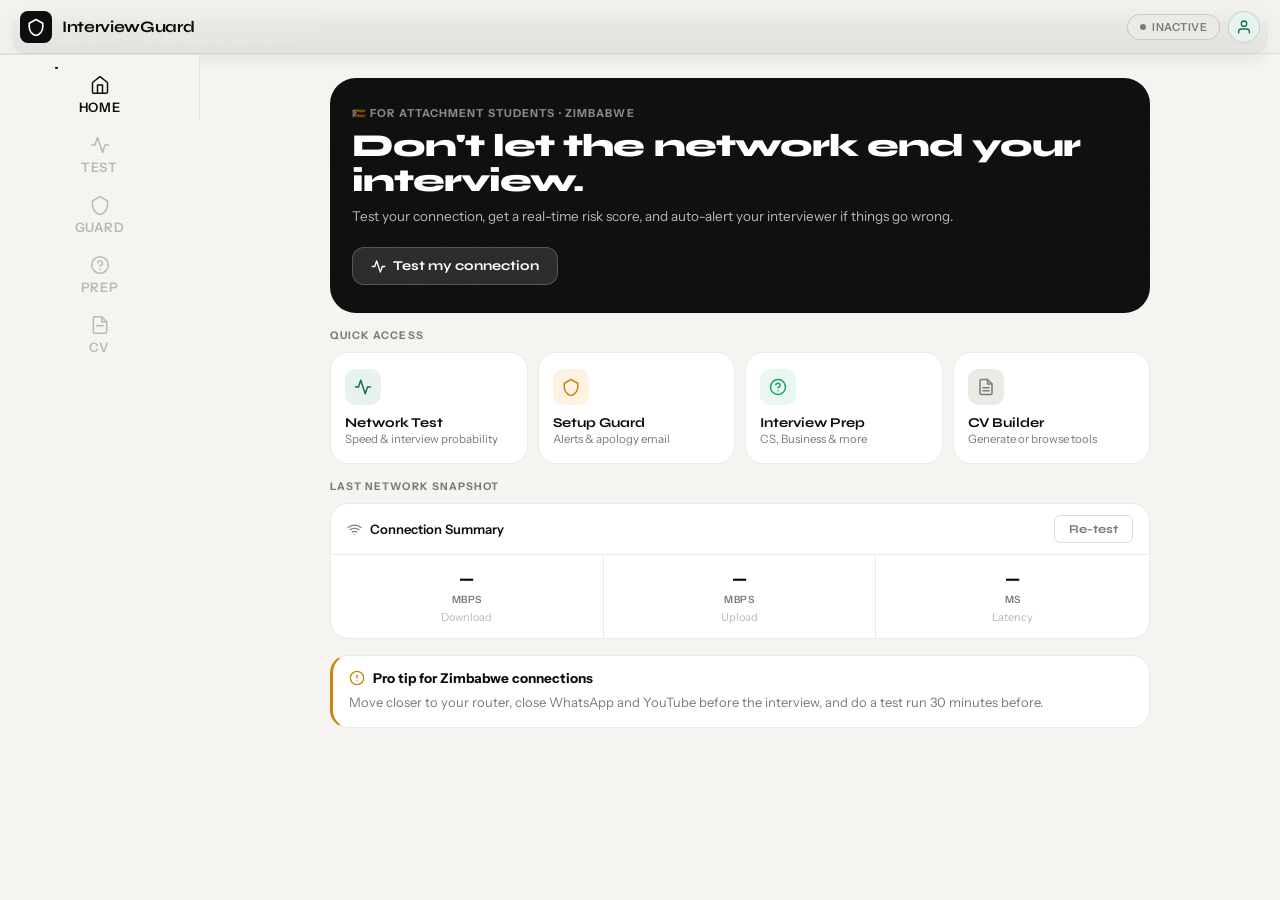
==== commit 29e8af58: "added logo" ====
--- a/frontend/index.html
+++ b/frontend/index.html
@@ -4,16 +4,52 @@
 <head>
     <meta charset="UTF-8" />
     <meta name="viewport" content="width=device-width, initial-scale=1.0" />
+
     <title>InterviewGuard — Ace the Interview, Whatever the Signal</title>
-    <meta name="description" content="InterviewGuard helps you prepare for interviews, craft your perfect CV, and monitor your network signal for seamless video calls." />
-    <meta name="keywords" content="interview preparation, CV builder, network monitor, interview questions" />
+
+    <meta name="description"
+        content="InterviewGuard helps students and job seekers prepare for interviews, build ATS-friendly CVs, practise common interview questions, and monitor internet strength before video interviews." />
+
+    <meta name="keywords"
+        content="InterviewGuard, interview preparation, CS interview questions, CV builder, ATS friendly CV, network speed test, internet speed checker, video interview preparation, student interviews, job interview guide" />
+
+    <meta name="author" content="InterviewGuard" />
+    <meta name="robots" content="index, follow" />
+    <meta name="theme-color" content="#000000" />
+
+    <!-- Open Graph / Facebook / WhatsApp / LinkedIn -->
+    <meta property="og:type" content="website" />
+    <meta property="og:title" content="InterviewGuard — Ace the Interview, Whatever the Signal" />
+    <meta property="og:description"
+        content="Prepare smarter with interview questions, ATS-friendly CV guidance, and internet readiness checks for smooth online interviews." />
+    <meta property="og:image" content="https://interviewguard.vachikumbu.com/interviewguard-logo.png" />
+    <meta property="og:url" content="https://interviewguard.vachikumbu.com/" />
+    <meta property="og:site_name" content="InterviewGuard" />
+
+    <!-- Twitter / X -->
+    <meta name="twitter:card" content="summary_large_image" />
+    <meta name="twitter:title" content="InterviewGuard — Ace the Interview, Whatever the Signal" />
+    <meta name="twitter:description"
+        content="A lightweight interview preparation platform with CV guidance, interview questions, and network readiness checks." />
+    <meta name="twitter:image" content="https://interviewguard.vachikumbu.com/interviewguard-logo.png" />
+
+    <!-- Canonical URL -->
+    <link rel="canonical" href="https://interviewguard.vachikumbu.com/" />
+
+    <!-- Favicon -->
+    <link rel="icon" href="interviewguard-logo.ico" type="image/x-icon" />
+    <link rel="apple-touch-icon" href="interviewguard-logo.png" />
+
+    <!-- Fonts -->
     <link rel="preconnect" href="https://fonts.googleapis.com" />
     <link rel="preconnect" href="https://fonts.gstatic.com" crossorigin />
+
     <link
         href="https://fonts.googleapis.com/css2?family=Syne:wght@400;500;600;700;800&family=Instrument+Sans:ital,wght@0,400;0,500;0,600;1,400&family=JetBrains+Mono:wght@400;500&display=swap"
         rel="stylesheet" />
-        <link rel="stylesheet" href="styles.css">
-    
+
+    <!-- Styles -->
+    <link rel="stylesheet" href="styles.css" />
 </head>
 
 <body>
@@ -126,31 +162,6 @@
                 </div>
 
                 <div class="sp-md"></div>
-                <div class="section-label">Question Bank Summary</div>
-                <div class="summary-panel">
-                    <div class="summary-status" id="summaryStatus">Loading dashboard summary…</div>
-                    <div class="summary-grid">
-                        <div class="summary-tile">
-                            <div class="summary-value" id="summaryApproved">—</div>
-                            <div class="summary-label">Approved Questions</div>
-                        </div>
-                        <div class="summary-tile">
-                            <div class="summary-value" id="summaryPending">—</div>
-                            <div class="summary-label">Pending Review</div>
-                        </div>
-                        <div class="summary-tile">
-                            <div class="summary-value" id="summaryFaculties">—</div>
-                            <div class="summary-label">Active Faculties</div>
-                        </div>
-                        <div class="summary-tile">
-                            <div class="summary-value" id="summaryProfiles">—</div>
-                            <div class="summary-label">Saved Profiles</div>
-                        </div>
-                    </div>
-                    <div class="summary-faculties" id="summaryFacultyList"></div>
-                </div>
-
-                <div class="sp-md"></div>
                 <div class="section-label">Last Network Snapshot</div>
                 <div class="snapshot">
                     <div class="snapshot-header">
@@ -466,8 +477,8 @@
                         </svg>
                         <span>Danger Zone</span>
                     </div>
-                    <p class="text-sm text-muted" style="margin-bottom:12px;line-height:1.5">Permanently delete your
-                        profile from the server and clear all local data. This cannot be undone.</p>
+                    <p class="text-sm text-muted" style="margin-bottom:12px;line-height:1.5">Clear your locally saved
+                        profile details from this browser. This cannot be undone.</p>
                     <button class="btn btn-danger btn-sm" style="width:auto" onclick="deleteProfile()">
                         <svg viewBox="0 0 24 24"
                             style="width:14px;height:14px;stroke:currentColor;fill:none;stroke-width:2;stroke-linecap:round">
@@ -658,14 +669,14 @@
                     <span class="cv-hero-icon">✦</span>
                     <h2 class="cv-hero-title">Craft Your Perfect CV</h2>
                     <div class="cv-hero-sub">AI-powered suggestions tailored for CS attachment roles in Zimbabwe.</div>
-                    <button class="cv-btn"
+                    <!-- <button class="cv-btn"
                         onclick="showToast('info','AI CV Builder','Coming soon — connect your profile first.')">
                         <svg viewBox="0 0 24 24">
                             <polygon
                                 points="12 2 15.09 8.26 22 9.27 17 14.14 18.18 21.02 12 17.77 5.82 21.02 7 14.14 2 9.27 8.91 8.26 12 2" />
                         </svg>
                         Generate CV with AI
-                    </button>
+                    </button> -->
                 </div>
 
                 <div class="sp-md"></div>
@@ -681,76 +692,64 @@
                 <div class="sp-md"></div>
                 <div class="section-label">Recommended Builders</div>
 
-                <a href="https://zety.com" target="_blank" class="platform-link">
-                    <div class="flex-row">
-                        <div class="platform-icon"><svg viewBox="0 0 24 24">
-                                <path d="M14 2H6a2 2 0 0 0-2 2v16a2 2 0 0 0 2 2h12a2 2 0 0 0 2-2V8z" />
-                                <polyline points="14 2 14 8 20 8" />
-                            </svg></div>
-                        <div>
-                            <div class="pl-name">Zety</div>
-                            <div class="pl-sub">Professional templates &amp; expert guidance</div>
-                        </div>
-                    </div>
-                    <div class="pl-arrow"><svg viewBox="0 0 24 24">
-                            <path d="M18 13v6a2 2 0 0 1-2 2H5a2 2 0 0 1-2-2V8a2 2 0 0 1 2-2h6" />
-                            <polyline points="15 3 21 3 21 9" />
-                            <line x1="10" y1="14" x2="21" y2="3" />
-                        </svg></div>
-                </a>
-                <a href="https://novoresume.com" target="_blank" class="platform-link">
-                    <div class="flex-row">
-                        <div class="platform-icon"><svg viewBox="0 0 24 24">
-                                <rect x="2" y="7" width="20" height="14" rx="2" ry="2" />
-                                <path d="M16 21V5a2 2 0 0 0-2-2h-4a2 2 0 0 0-2 2v16" />
-                            </svg></div>
-                        <div>
-                            <div class="pl-name">Novoresume</div>
-                            <div class="pl-sub">Sleek, ATS-friendly layouts</div>
-                        </div>
-                    </div>
-                    <div class="pl-arrow"><svg viewBox="0 0 24 24">
-                            <path d="M18 13v6a2 2 0 0 1-2 2H5a2 2 0 0 1-2-2V8a2 2 0 0 1 2-2h6" />
-                            <polyline points="15 3 21 3 21 9" />
-                            <line x1="10" y1="14" x2="21" y2="3" />
-                        </svg></div>
-                </a>
-                <a href="https://canva.com/resumes" target="_blank" class="platform-link">
-                    <div class="flex-row">
-                        <div class="platform-icon"><svg viewBox="0 0 24 24">
-                                <circle cx="12" cy="12" r="10" />
-                                <path d="M8 14s1.5 2 4 2 4-2 4-2" />
-                                <line x1="9" y1="9" x2="9.01" y2="9" />
-                                <line x1="15" y1="9" x2="15.01" y2="9" />
-                            </svg></div>
-                        <div>
-                            <div class="pl-name">Canva</div>
-                            <div class="pl-sub">Creative &amp; visual designs</div>
-                        </div>
-                    </div>
-                    <div class="pl-arrow"><svg viewBox="0 0 24 24">
-                            <path d="M18 13v6a2 2 0 0 1-2 2H5a2 2 0 0 1-2-2V8a2 2 0 0 1 2-2h6" />
-                            <polyline points="15 3 21 3 21 9" />
-                            <line x1="10" y1="14" x2="21" y2="3" />
-                        </svg></div>
-                </a>
-                <a href="https://rxresu.me" target="_blank" class="platform-link">
-                    <div class="flex-row">
-                        <div class="platform-icon"><svg viewBox="0 0 24 24">
-                                <polyline points="16 18 22 12 16 6" />
-                                <polyline points="8 6 2 12 8 18" />
-                            </svg></div>
-                        <div>
-                            <div class="pl-name">Reactive Resume</div>
-                            <div class="pl-sub">Free, open-source, developer-friendly</div>
-                        </div>
-                    </div>
-                    <div class="pl-arrow"><svg viewBox="0 0 24 24">
-                            <path d="M18 13v6a2 2 0 0 1-2 2H5a2 2 0 0 1-2-2V8a2 2 0 0 1 2-2h6" />
-                            <polyline points="15 3 21 3 21 9" />
-                            <line x1="10" y1="14" x2="21" y2="3" />
-                        </svg></div>
-                </a>
+                <div id="cvBuildersContainer">
+                    <div class="empty-state compact">
+                        <svg viewBox="0 0 24 24">
+                            <circle cx="12" cy="12" r="10" />
+                            <polyline points="12 6 12 12 16 14" />
+                        </svg>
+                        <h3>Loading builders…</h3>
+                        <p>Fetching approved recommendations.</p>
+                    </div>
+                </div>
+
+                <div class="sp-sm"></div>
+                <div class="cv-submit-cta">
+                    <div>
+                        <div class="cv-submit-title">Know a better CV builder?</div>
+                        <div class="cv-submit-copy">Share it with other students. New links are reviewed before publishing.</div>
+                    </div>
+                    <button class="btn btn-primary btn-sm" id="cvBuilderToggleBtn" type="button" aria-expanded="false" onclick="toggleCVBuilderForm()">
+                        Submit CV Builder
+                    </button>
+                </div>
+
+                <section id="builder-submit-section" class="hidden">
+                    <h2>Submit a CV Builder</h2>
+                    <p class="submit-intro">Recommend a useful CV or resume builder. Approved submissions will appear in this list.</p>
+
+                    <form id="builderSubmitForm" novalidate>
+                        <div class="form-row">
+                            <label for="builder-name">Builder Name *</label>
+                            <input type="text" id="builder-name" placeholder="e.g. FlowCV" required>
+                        </div>
+                        <div class="form-row">
+                            <label for="builder-description">Short Description *</label>
+                            <textarea id="builder-description" rows="3" placeholder="Briefly describe why this builder is useful…" required></textarea>
+                        </div>
+                        <div class="form-row">
+                            <label for="builder-link">Link *</label>
+                            <input type="url" id="builder-link" placeholder="https://example.com" required>
+                        </div>
+                        <div class="form-row">
+                            <label for="builder-submitter-name">Your Name <span class="optional">(optional)</span></label>
+                            <input type="text" id="builder-submitter-name" placeholder="e.g. Tarisai Moyo">
+                        </div>
+                        <div class="form-row">
+                            <label for="builder-submitter-email">Your Email <span class="optional">(optional)</span></label>
+                            <input type="email" id="builder-submitter-email" placeholder="We'll notify you when it's approved">
+                        </div>
+                        <button type="submit" id="builderSubmitBtn">Submit CV Builder</button>
+                    </form>
+
+                    <div id="builderSubmitSuccess" class="submit-success hidden">
+                        <div class="success-icon">✓</div>
+                        <h3>Builder Submitted</h3>
+                        <p>Thanks for contributing. Your recommendation is now <strong>pending review</strong>.</p>
+                        <p class="success-sub">Once approved, it will appear in the recommended builders list.</p>
+                        <button onclick="resetCVBuilderForm()">Submit Another</button>
+                    </div>
+                </section>
                 <div class="sp-lg"></div>
             </div>
         </div>
@@ -798,7 +797,7 @@
 
     <div id="toast-container"></div>
 
-    <script src="app.js"></script>
+    <script src="app.js?v=20260506-2230-cv-builders"></script>
 </body>
 
 </html>
--- a/frontend/styles.css
+++ b/frontend/styles.css
@@ -873,82 +873,6 @@
     line-height: 1.4
 }
 
-.summary-panel {
-    background: var(--surface);
-    border: 1px solid var(--border);
-    border-radius: var(--r-lg);
-    padding: 14px;
-    box-shadow: var(--shadow-sm);
-}
-
-.summary-status {
-    font-size: 12px;
-    color: var(--ink-3);
-    margin-bottom: 10px;
-}
-
-.summary-grid {
-    display: grid;
-    grid-template-columns: repeat(2, minmax(0, 1fr));
-    gap: 8px;
-}
-
-.summary-tile {
-    background: var(--bg);
-    border: 1px solid var(--border);
-    border-radius: var(--r-md);
-    padding: 12px;
-}
-
-.summary-value {
-    font-family: var(--font-display);
-    font-size: 24px;
-    font-weight: 800;
-}
-
-.summary-label {
-    margin-top: 2px;
-    font-size: 11px;
-    color: var(--ink-3);
-    text-transform: uppercase;
-    letter-spacing: .04em;
-    font-weight: 700;
-}
-
-.summary-faculties {
-    display: flex;
-    flex-wrap: wrap;
-    gap: 8px;
-    margin-top: 12px;
-}
-
-.summary-chip {
-    border: 1px solid var(--border-strong);
-    background: var(--surface);
-    color: var(--ink-2);
-    border-radius: var(--r-full);
-    padding: 6px 10px;
-    font-size: 12px;
-    font-weight: 700;
-    cursor: pointer;
-}
-
-.summary-chip span {
-    color: var(--brand);
-    margin-left: 4px;
-}
-
-.summary-empty {
-    color: var(--ink-3);
-    font-size: 12px;
-}
-
-@media(min-width:640px) {
-    .summary-grid {
-        grid-template-columns: repeat(4, minmax(0, 1fr));
-    }
-}
-
 .snapshot {
     background: var(--surface);
     border: 1px solid var(--border);
@@ -1717,6 +1641,14 @@
     justify-content: center;
 }
 
+.platform-letter {
+    background: var(--ink);
+    color: white;
+    font-family: var(--font-display);
+    font-size: 16px;
+    font-weight: 800;
+}
+
 .platform-icon svg {
     width: 18px;
     height: 18px;
@@ -1747,6 +1679,41 @@
     fill: none;
     stroke-width: 2;
     stroke-linecap: round
+}
+
+.cv-submit-cta {
+    display: flex;
+    align-items: center;
+    justify-content: space-between;
+    gap: 14px;
+    padding: 14px 16px;
+    background: var(--surface);
+    border: 1px solid var(--border);
+    border-radius: var(--r-lg);
+}
+
+.cv-submit-title {
+    font-size: 14px;
+    font-weight: 700;
+    color: var(--ink);
+}
+
+.cv-submit-copy {
+    margin-top: 3px;
+    font-size: 12px;
+    line-height: 1.45;
+    color: var(--ink-3);
+}
+
+@media(max-width:520px) {
+    .cv-submit-cta {
+        align-items: stretch;
+        flex-direction: column;
+    }
+
+    .cv-submit-cta .btn {
+        width: 100%;
+    }
 }
 
 /* ── TOAST ── */
@@ -1911,6 +1878,13 @@
     color: var(--ink-3)
 }
 
+.empty-state.compact {
+    padding: 28px 16px;
+    background: var(--surface);
+    border: 1px solid var(--border);
+    border-radius: var(--r-lg);
+}
+
 .empty-state svg {
     width: 44px;
     height: 44px;
@@ -1957,7 +1931,8 @@
 }
 
 /* ── Submit Question Section ─────────────────────────────── */
-#submit-section {
+#submit-section,
+#builder-submit-section {
     margin-top: 2rem;
     padding: 18px;
     background: var(--surface);
@@ -1966,7 +1941,8 @@
     box-shadow: var(--shadow-sm);
 }
 
-#submit-section h2 {
+#submit-section h2,
+#builder-submit-section h2 {
     margin-bottom: 4px;
     font-family: var(--font-display);
     font-size: 21px;
@@ -1979,14 +1955,16 @@
     margin-bottom: 18px;
 }
 
-#submitForm .form-row {
+#submitForm .form-row,
+#builderSubmitForm .form-row {
     display: flex;
     flex-direction: column;
     gap: 6px;
     margin-bottom: 14px;
 }
 
-#submitForm label {
+#submitForm label,
+#builderSubmitForm label {
     font-size: 12px;
     font-weight: 600;
     color: var(--ink-2);
@@ -1999,7 +1977,9 @@
 
 #submitForm input,
 #submitForm select,
-#submitForm textarea {
+#submitForm textarea,
+#builderSubmitForm input,
+#builderSubmitForm textarea {
     width: 100%;
     padding: 11px 12px;
     border: 1.5px solid var(--border-strong);
@@ -2012,13 +1992,16 @@
 
 #submitForm input:focus,
 #submitForm select:focus,
-#submitForm textarea:focus {
+#submitForm textarea:focus,
+#builderSubmitForm input:focus,
+#builderSubmitForm textarea:focus {
     outline: none;
     border-color: var(--brand);
     box-shadow: 0 0 0 3px var(--brand-glow);
 }
 
-#submitBtn {
+#submitBtn,
+#builderSubmitBtn {
     width: 100%;
     padding: 12px;
     background: var(--brand);
@@ -2031,11 +2014,13 @@
     transition: opacity 0.15s, background .15s;
 }
 
-#submitBtn:hover {
+#submitBtn:hover,
+#builderSubmitBtn:hover {
     background: var(--brand-hover);
 }
 
-#submitBtn:disabled {
+#submitBtn:disabled,
+#builderSubmitBtn:disabled {
     opacity: 0.6;
     cursor: not-allowed;
 }
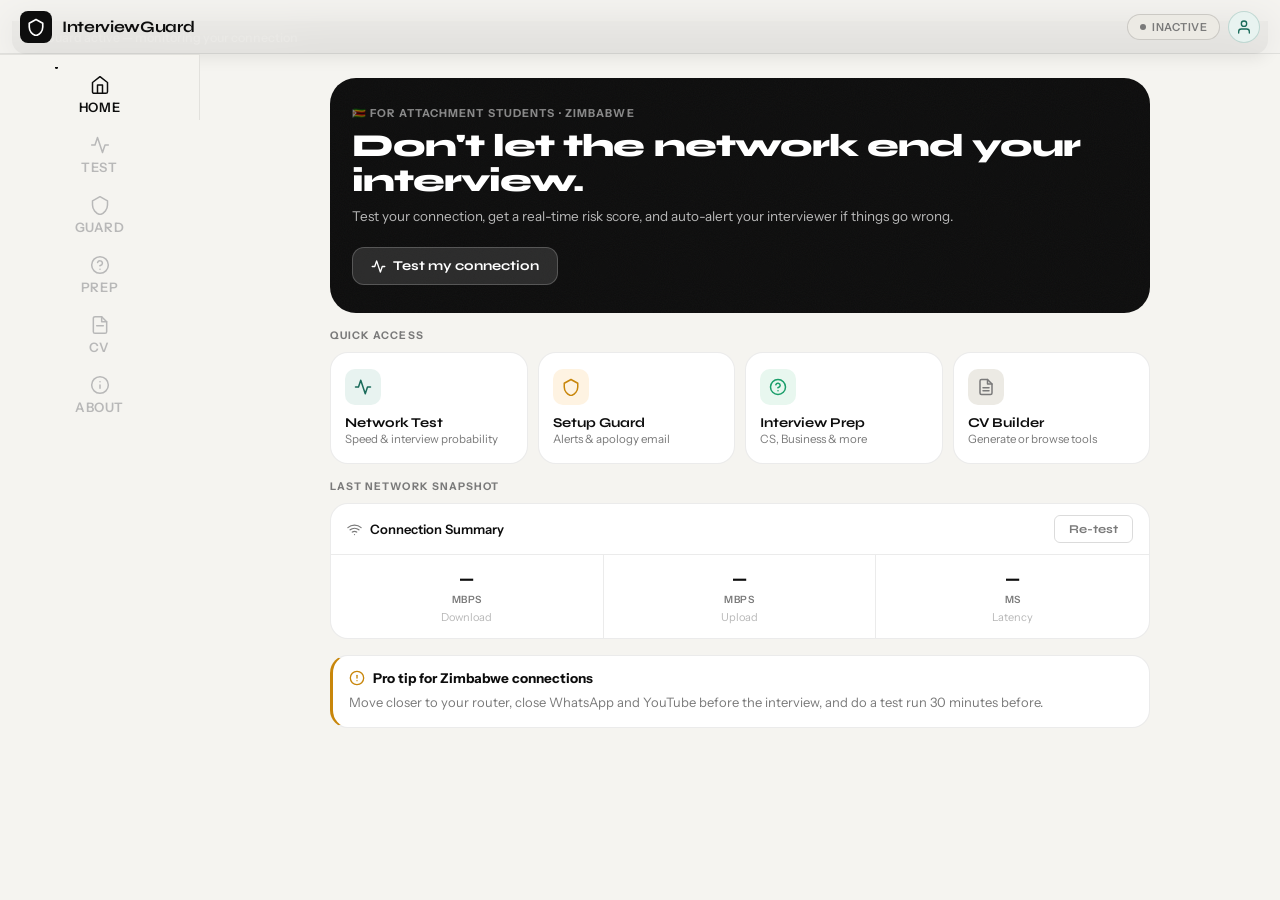
==== commit 510dfc2f: "made changes for a prod ready app" ====
--- a/frontend/index.html
+++ b/frontend/index.html
@@ -668,7 +668,7 @@
                     <div class="cv-hero-bg"></div>
                     <span class="cv-hero-icon">✦</span>
                     <h2 class="cv-hero-title">Craft Your Perfect CV</h2>
-                    <div class="cv-hero-sub">AI-powered suggestions tailored for CS attachment roles in Zimbabwe.</div>
+                    <div class="cv-hero-sub">Suggestions tailored for all attachment roles in Zimbabwe.</div>
                     <!-- <button class="cv-btn"
                         onclick="showToast('info','AI CV Builder','Coming soon — connect your profile first.')">
                         <svg viewBox="0 0 24 24">
@@ -680,13 +680,92 @@
                 </div>
 
                 <div class="sp-md"></div>
-                <div class="section-label">What to Include</div>
+                <div class="section-label">CV Support</div>
+                
                 <div class="card">
-                    <p class="text-sm text-muted" style="line-height:1.75">For a CS attachment CV in Zimbabwe, always
-                        include: <strong>personal details</strong>, <strong>academic record</strong>, a <strong>skills
-                            section</strong> listing languages &amp; tools, <strong>projects</strong> with GitHub links,
-                        <strong>references</strong> from a lecturer, and a short <strong>objective statement</strong>
-                        mentioning the specific company.</p>
+                    <p class="text-sm text-muted" style="line-height:1.75;margin:0">
+                        InterviewGuard helps students prepare attachment-ready CVs by highlighting the key sections
+                        employers expect to see, including academic background, technical skills, projects, references,
+                        and relevant experience.
+                    </p>
+                </div>
+                
+                <div class="sp-sm"></div>
+                
+                <div class="quick-grid">
+                
+                    <div class="quick-card">
+                        <div class="quick-icon qi-brand">
+                            <svg viewBox="0 0 24 24">
+                                <path d="M14 2H6a2 2 0 0 0-2 2v16a2 2 0 0 0 2 2h12a2 2 0 0 0 2-2V8z"></path>
+                                <polyline points="14 2 14 8 20 8"></polyline>
+                            </svg>
+                        </div>
+                        <div>
+                            <div class="quick-name">Personal Details</div>
+                            <div class="quick-desc">Full name, email, phone number, location, LinkedIn, and portfolio links.</div>
+                        </div>
+                    </div>
+                
+                    <div class="quick-card">
+                        <div class="quick-icon qi-green">
+                            <svg viewBox="0 0 24 24">
+                                <path d="M22 10v6M2 10l10-5 10 5-10 5z"></path>
+                                <path d="M6 12v5c3 2 9 2 12 0v-5"></path>
+                            </svg>
+                        </div>
+                        <div>
+                            <div class="quick-name">Education</div>
+                            <div class="quick-desc">University, degree programme, year of study, key modules, and achievements.</div>
+                        </div>
+                    </div>
+                
+                    <div class="quick-card">
+                        <div class="quick-icon qi-amber">
+                            <svg viewBox="0 0 24 24">
+                                <polyline points="16 18 22 12 16 6"></polyline>
+                                <polyline points="8 6 2 12 8 18"></polyline>
+                            </svg>
+                        </div>
+                        <div>
+                            <div class="quick-name">Skills</div>
+                            <div class="quick-desc">Programming languages, frameworks, tools, databases, and soft skills.</div>
+                        </div>
+                    </div>
+                
+                    <div class="quick-card">
+                        <div class="quick-icon qi-neutral">
+                            <svg viewBox="0 0 24 24">
+                                <rect x="3" y="3" width="18" height="18" rx="2"></rect>
+                                <line x1="9" y1="9" x2="15" y2="9"></line>
+                                <line x1="9" y1="13" x2="15" y2="13"></line>
+                                <line x1="9" y1="17" x2="13" y2="17"></line>
+                            </svg>
+                        </div>
+                        <div>
+                            <div class="quick-name">Projects</div>
+                            <div class="quick-desc">Include 2–4 strong projects with short descriptions and GitHub/demo links.</div>
+                        </div>
+                    </div>
+                
+                </div>
+                
+                <div class="sp-sm"></div>
+                
+                <div class="tip-card">
+                    <div class="tip-header">
+                        <svg viewBox="0 0 24 24">
+                            <circle cx="12" cy="12" r="10"></circle>
+                            <line x1="12" y1="8" x2="12" y2="12"></line>
+                            <line x1="12" y1="16" x2="12.01" y2="16"></line>
+                        </svg>
+                        <span>Attachment CV Tip</span>
+                    </div>
+                
+                    <div class="tip-body">
+                        Keep your CV clear, one to two pages long, and tailored to the company you are applying to.
+                        Focus on what you can do, the tools you have used, and the projects that prove your skills.
+                    </div>
                 </div>
 
                 <div class="sp-md"></div>
@@ -751,6 +830,223 @@
                     </div>
                 </section>
                 <div class="sp-lg"></div>
+            </div>
+        </div>
+
+        <!-- ── ABOUT ── -->
+        <div class="page" id="page-about">
+            <div class="page-scroll">
+                <div class="page-title">About InterviewGuard</div>
+                <div class="page-sub">
+                    A lightweight interview readiness platform built for students, graduates, and job seekers preparing for
+                    online and physical interviews.
+                </div>
+        
+                <div class="sp-md"></div>
+        
+                <div class="hero">
+                    <div class="hero-noise"></div>
+                    <div class="hero-eyebrow">Built for Zimbabwean attachment students</div>
+                    <h1 class="hero-title">Interview preparation, protected by smart readiness tools.</h1>
+                    <div class="hero-body">
+                        InterviewGuard helps users prepare confidently by combining interview practice, CV guidance,
+                        and network checks for smoother online interviews.
+                    </div>
+                </div>
+        
+                <div class="sp-md"></div>
+        
+                <div class="section-label">What InterviewGuard Does</div>
+                <div class="quick-grid">
+                    <div class="quick-card">
+                        <div class="quick-icon qi-brand">
+                            <svg viewBox="0 0 24 24">
+                                <polyline points="22 12 18 12 15 21 9 3 6 12 2 12" />
+                            </svg>
+                        </div>
+                        <div>
+                            <div class="quick-name">Network Readiness</div>
+                            <div class="quick-desc">Tests download, upload, latency, and interview success probability.</div>
+                        </div>
+                    </div>
+        
+                    <div class="quick-card">
+                        <div class="quick-icon qi-amber">
+                            <svg viewBox="0 0 24 24">
+                                <path d="M12 2L3 7v5c0 5.25 3.75 10.15 9 11.5 5.25-1.35 9-6.25 9-11.5V7z" />
+                            </svg>
+                        </div>
+                        <div>
+                            <div class="quick-name">Interview Guard</div>
+                            <div class="quick-desc">Monitors connection drops and prepares an apology alert when needed.</div>
+                        </div>
+                    </div>
+        
+                    <div class="quick-card">
+                        <div class="quick-icon qi-green">
+                            <svg viewBox="0 0 24 24">
+                                <circle cx="12" cy="12" r="10" />
+                                <path d="M9.09 9a3 3 0 0 1 5.83 1c0 2-3 3-3 3" />
+                                <line x1="12" y1="17" x2="12.01" y2="17" />
+                            </svg>
+                        </div>
+                        <div>
+                            <div class="quick-name">Interview Prep Bank</div>
+                            <div class="quick-desc">Provides common interview questions across faculties and difficulty levels.
+                            </div>
+                        </div>
+                    </div>
+        
+                    <div class="quick-card">
+                        <div class="quick-icon qi-neutral">
+                            <svg viewBox="0 0 24 24">
+                                <path d="M14 2H6a2 2 0 0 0-2 2v16a2 2 0 0 0 2 2h12a2 2 0 0 0 2-2V8z" />
+                                <polyline points="14 2 14 8 20 8" />
+                                <line x1="16" y1="13" x2="8" y2="13" />
+                            </svg>
+                        </div>
+                        <div>
+                            <div class="quick-name">CV Support</div>
+                            <div class="quick-desc">Guides students on what to include in an attachment-ready CV.</div>
+                        </div>
+                    </div>
+                </div>
+        
+                <div class="sp-md"></div>
+        
+                <div class="section-label">Why It Exists</div>
+                <div class="card">
+                    <p class="text-sm text-muted" style="line-height:1.75">
+                        Many students lose interview confidence because of poor network conditions, limited preparation,
+                        or uncertainty about what employers expect. InterviewGuard was created to reduce that pressure
+                        by giving users practical tools before, during, and after the interview process.
+                    </p>
+                </div>
+        
+                <div class="sp-md"></div>
+        
+                <div class="sp-md"></div>
+        
+                <div class="section-label">Privacy First</div>
+                <div class="tip-card">
+                    <div class="tip-header">
+                        <svg viewBox="0 0 24 24">
+                            <path d="M12 2L3 7v5c0 5.25 3.75 10.15 9 11.5 5.25-1.35 9-6.25 9-11.5V7z" />
+                        </svg>
+                        <span>Your information stays in your control</span>
+                    </div>
+                    <div class="tip-body">
+                        Profile details are stored locally in your browser and are only used to personalise interview
+                        alerts, apology previews, and readiness features.
+                    </div>
+                </div>
+        
+                <div class="sp-md"></div>
+        
+                <div class="sp-md"></div>
+                
+                <div class="section-label">Contact & Support</div>
+                
+                <div class="quick-grid">
+                
+                    <!-- Main Support -->
+                    <div class="quick-card">
+                        <div class="quick-icon qi-brand">
+                            <svg viewBox="0 0 24 24">
+                                <path d="M4 4h16v16H4z" fill="none"></path>
+                                <polyline points="22,6 12,13 2,6"></polyline>
+                            </svg>
+                        </div>
+                
+                        <div>
+                            <div class="quick-name">General Support</div>
+                            <div class="quick-desc">
+                                Questions, interview support, feedback, or platform assistance.
+                            </div>
+                
+                            <div class="sp-sm"></div>
+                
+                            <a href="mailto:interviewguard@vachikumbu.com"
+                                style="font-size:13px;font-weight:600;color:var(--brand);text-decoration:none">
+                                interviewguard@vachikumbu.com
+                            </a>
+                        </div>
+                    </div>
+                
+                    <!-- Developer Contact -->
+                    <div class="quick-card">
+                        <div class="quick-icon qi-amber">
+                            <svg viewBox="0 0 24 24">
+                                <polyline points="16 18 22 12 16 6"></polyline>
+                                <polyline points="8 6 2 12 8 18"></polyline>
+                            </svg>
+                        </div>
+                
+                        <div>
+                            <div class="quick-name">Technical Support</div>
+                            <div class="quick-desc">
+                                Report bugs, technical issues, or development-related concerns.
+                            </div>
+                
+                            <div class="sp-sm"></div>
+                
+                            <a href="mailto:kudakwashe@vachikumbu.com"
+                                style="font-size:13px;font-weight:600;color:var(--amber);text-decoration:none">
+                                kudakwashe@vachikumbu.com
+                            </a>
+                        </div>
+                    </div>
+                
+                </div>
+                
+                <div class="sp-md"></div>
+                
+                <div class="tip-card">
+                    <div class="tip-header">
+                        <svg viewBox="0 0 24 24">
+                            <circle cx="12" cy="12" r="10"></circle>
+                            <line x1="12" y1="8" x2="12" y2="12"></line>
+                            <line x1="12" y1="16" x2="12.01" y2="16"></line>
+                        </svg>
+                        <span>Response Times</span>
+                    </div>
+                
+                    <div class="tip-body">
+                        We aim to respond to support and technical enquiries within 24–48 hours.
+                        For platform bugs or urgent technical issues, please include screenshots
+                        and device/browser details where possible.
+                    </div>
+                </div>
+        
+                <div class="sp-lg"></div>
+
+                <div class="section-label">Platform Version</div>
+                
+                <div class="card">
+                    <div style="display:flex;align-items:center;justify-content:space-between;gap:12px">
+                
+                        <div>
+                            <div style="font-size:13px;color:var(--ink-lt)">
+                                Current Release
+                            </div>
+                
+                            <div style="font-size:24px;
+                                        font-weight:800;
+                                        font-family:var(--font-display);
+                                        color:var(--ink)">
+                                v1.0.0
+                            </div>
+                        </div>
+                
+                        <div class="pill-tag">
+                            <svg viewBox="0 0 24 24">
+                                <polyline points="20 6 9 17 4 12"></polyline>
+                            </svg>
+                            Stable Release
+                        </div>
+                
+                    </div>
+                </div>
             </div>
         </div>
 
@@ -793,6 +1089,16 @@
             </svg>
             <span class="nav-label">CV</span>
         </button>
+        <button class="nav-item" id="nav-about" onclick="navigateTo('about')">
+            <svg viewBox="0 0 24 24" fill="none" stroke="currentColor" stroke-width="2" stroke-linecap="round"
+                stroke-linejoin="round">
+                <circle cx="12" cy="12" r="10"></circle>
+                <line x1="12" y1="16" x2="12" y2="12"></line>
+                <line x1="12" y1="8" x2="12.01" y2="8"></line>
+            </svg>
+            <span class="nav-label">About</span>
+        </button>
+
     </nav>
 
     <div id="toast-container"></div>
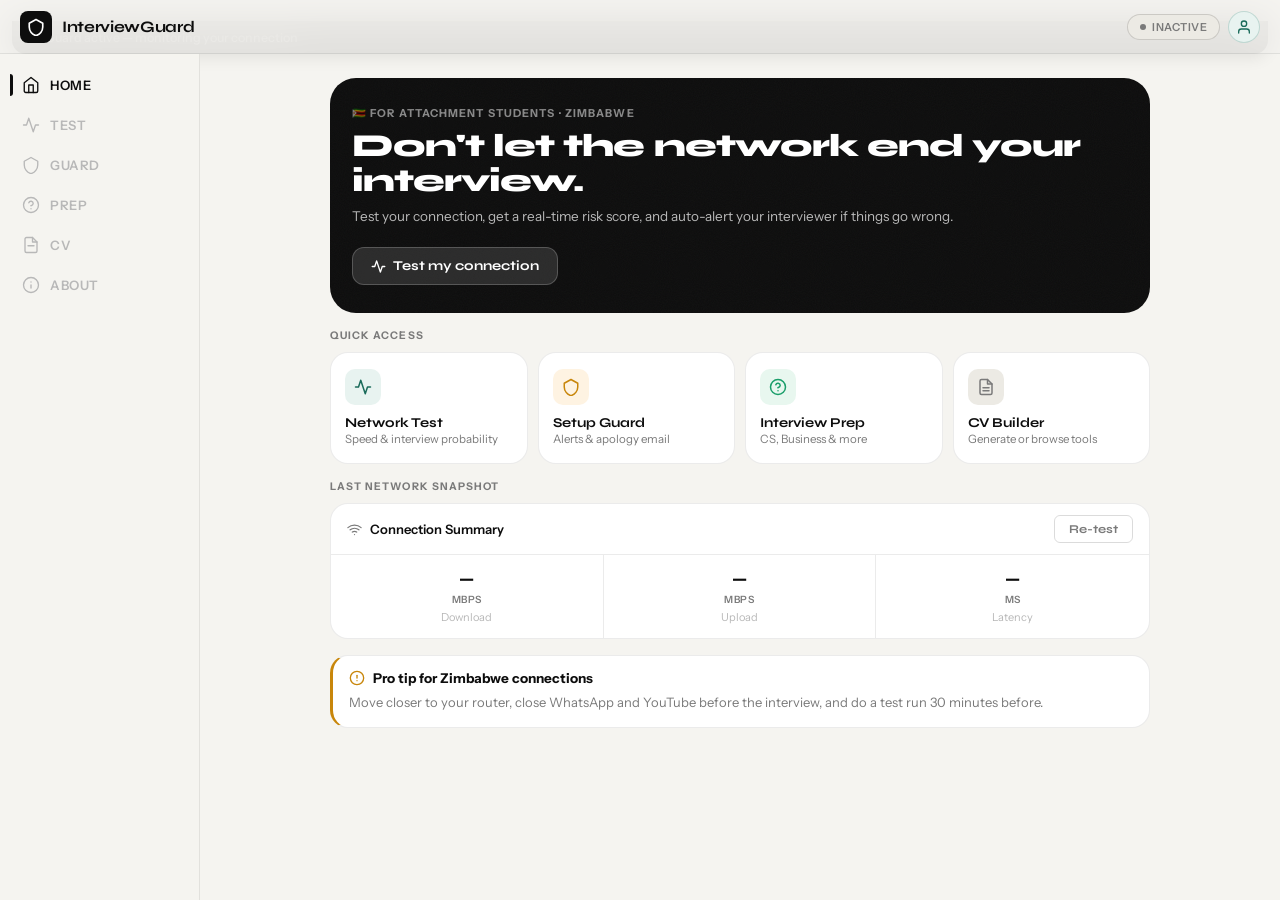
==== commit 54f63c2f: "added the missing interviewguard-logo, fixed mobile responsiveness for the about page and fixed the " ====
--- a/frontend/index.html
+++ b/frontend/index.html
@@ -624,17 +624,17 @@
 
                     <div class="form-row">
                       <label for="sub-tags">Tags <span class="optional">(optional, comma-separated)</span></label>
-                      <input type="text" id="sub-tags" placeholder="e.g. Django, REST, OOP">
+                      <input type="text" id="sub-tags" maxlength="255" placeholder="e.g. Django, REST, OOP">
                     </div>
 
                     <div class="form-row">
                       <label for="sub-name">Your Name <span class="optional">(optional)</span></label>
-                      <input type="text" id="sub-name" placeholder="e.g. Tarisai Moyo">
+                      <input type="text" id="sub-name" maxlength="255" placeholder="e.g. Tarisai Moyo">
                     </div>
 
                     <div class="form-row">
                       <label for="sub-email">Your Email <span class="optional">(optional)</span></label>
-                      <input type="email" id="sub-email" placeholder="We'll notify you when it's approved">
+                      <input type="email" id="sub-email" maxlength="254" placeholder="We'll notify you when it's approved">
                     </div>
 
                     <button type="submit" id="submitBtn">Submit Question</button>
@@ -800,23 +800,23 @@
                     <form id="builderSubmitForm" novalidate>
                         <div class="form-row">
                             <label for="builder-name">Builder Name *</label>
-                            <input type="text" id="builder-name" placeholder="e.g. FlowCV" required>
+                            <input type="text" id="builder-name" maxlength="120" placeholder="e.g. FlowCV" required>
                         </div>
                         <div class="form-row">
                             <label for="builder-description">Short Description *</label>
-                            <textarea id="builder-description" rows="3" placeholder="Briefly describe why this builder is useful…" required></textarea>
+                            <textarea id="builder-description" rows="3" maxlength="240" placeholder="Briefly describe why this builder is useful…" required></textarea>
                         </div>
                         <div class="form-row">
                             <label for="builder-link">Link *</label>
-                            <input type="url" id="builder-link" placeholder="https://example.com" required>
+                            <input type="url" id="builder-link" maxlength="500" placeholder="https://example.com" required>
                         </div>
                         <div class="form-row">
                             <label for="builder-submitter-name">Your Name <span class="optional">(optional)</span></label>
-                            <input type="text" id="builder-submitter-name" placeholder="e.g. Tarisai Moyo">
+                            <input type="text" id="builder-submitter-name" maxlength="255" placeholder="e.g. Tarisai Moyo">
                         </div>
                         <div class="form-row">
                             <label for="builder-submitter-email">Your Email <span class="optional">(optional)</span></label>
-                            <input type="email" id="builder-submitter-email" placeholder="We'll notify you when it's approved">
+                            <input type="email" id="builder-submitter-email" maxlength="254" placeholder="We'll notify you when it's approved">
                         </div>
                         <button type="submit" id="builderSubmitBtn">Submit CV Builder</button>
                     </form>
@@ -916,7 +916,7 @@
         
                 <div class="section-label">Why It Exists</div>
                 <div class="card">
-                    <p class="text-sm text-muted" style="line-height:1.75">
+                    <p class="text-sm text-muted about-copy">
                         Many students lose interview confidence because of poor network conditions, limited preparation,
                         or uncertainty about what employers expect. InterviewGuard was created to reduce that pressure
                         by giving users practical tools before, during, and after the interview process.
@@ -967,7 +967,7 @@
                             <div class="sp-sm"></div>
                 
                             <a href="mailto:interviewguard@vachikumbu.com"
-                                style="font-size:13px;font-weight:600;color:var(--brand);text-decoration:none">
+                                class="about-contact-link support-link">
                                 interviewguard@vachikumbu.com
                             </a>
                         </div>
@@ -991,7 +991,7 @@
                             <div class="sp-sm"></div>
                 
                             <a href="mailto:kudakwashe@vachikumbu.com"
-                                style="font-size:13px;font-weight:600;color:var(--amber);text-decoration:none">
+                                class="about-contact-link tech-link">
                                 kudakwashe@vachikumbu.com
                             </a>
                         </div>
@@ -1023,7 +1023,7 @@
                 <div class="section-label">Platform Version</div>
                 
                 <div class="card">
-                    <div style="display:flex;align-items:center;justify-content:space-between;gap:12px">
+                    <div class="about-version-row">
                 
                         <div>
                             <div style="font-size:13px;color:var(--ink-lt)">
--- a/frontend/styles.css
+++ b/frontend/styles.css
@@ -355,6 +355,8 @@
     bottom: 0;
     left: 0;
     right: 0;
+    width: 100vw;
+    max-width: 100vw;
     height: var(--nav-h);
     background: rgba(245, 244, 240, .96);
     backdrop-filter: blur(14px);
@@ -362,10 +364,11 @@
     z-index: 200;
     display: flex;
     align-items: stretch;
+    overflow: hidden;
 }
 
 .nav-item {
-    flex: 1;
+    flex: 1 1 0;
     display: flex;
     flex-direction: column;
     align-items: center;
@@ -378,6 +381,8 @@
     background: none;
     padding: 8px 4px 10px;
     position: relative;
+    min-width: 0;
+    width: 0;
 }
 
 .nav-item.active {
@@ -410,14 +415,83 @@
     font-size: 10px;
     font-weight: 600;
     letter-spacing: .04em;
-    text-transform: uppercase
+    max-width: 100%;
+    overflow: hidden;
+    text-overflow: ellipsis;
+    text-transform: uppercase;
+    white-space: nowrap
+}
+
+@media(max-width:420px) {
+    .nav-item {
+        gap: 3px;
+        padding-left: 2px;
+        padding-right: 2px;
+    }
+
+    .nav-label {
+        font-size: 9px;
+    }
+}
+
+@media(min-width:800px) {
+    .bottom-nav {
+        position: fixed;
+        left: 0;
+        right: auto;
+        top: var(--bar-h);
+        bottom: 0;
+        height: auto;
+        flex-direction: column;
+        justify-content: flex-start;
+        padding: 12px 10px;
+        gap: 2px;
+        border-top: none;
+        border-right: 1px solid var(--border);
+        background: rgba(245, 244, 240, .96);
+        max-width: 200px;
+        overflow: visible;
+        width: 200px;
+    }
+
+    .nav-item {
+        border-radius: var(--r-md);
+        flex: none;
+        flex-direction: row;
+        gap: 10px;
+        justify-content: flex-start;
+        padding: 10px 12px;
+        text-align: left;
+        width: 100%;
+    }
+
+    .nav-item.active::before {
+        left: 0;
+        top: 20%;
+        bottom: 20%;
+        width: 3px;
+        height: auto;
+        right: auto;
+        border-radius: 0 3px 3px 0;
+    }
+
+    .nav-item .nav-label {
+        font-size: 13px;
+        font-weight: 600;
+    }
+
+    .nav-item svg {
+        width: 18px;
+        height: 18px;
+    }
 }
 
 /* ── PAGE SYSTEM ── */
 .page {
     display: none;
     flex: 1;
-    flex-direction: column
+    flex-direction: column;
+    min-width: 0
 }
 
 .page.active {
@@ -443,7 +517,8 @@
     padding: 24px 20px 32px;
     max-width: 860px;
     margin: 0 auto;
-    width: 100%
+    width: 100%;
+    min-width: 0
 }
 
 /* ── TYPOGRAPHY ── */
@@ -1713,6 +1788,125 @@
 
     .cv-submit-cta .btn {
         width: 100%;
+    }
+}
+
+/* ── ABOUT PAGE ── */
+#page-about .page-scroll {
+    max-width: 980px;
+}
+
+#page-about .quick-card {
+    cursor: default;
+    min-width: 0;
+    overflow-wrap: anywhere;
+}
+
+#page-about .quick-card > div:last-child {
+    min-width: 0;
+}
+
+#page-about .quick-name,
+#page-about .quick-desc {
+    overflow-wrap: anywhere;
+}
+
+#page-about .quick-card:hover {
+    border-color: var(--border);
+    box-shadow: var(--shadow-sm);
+    transform: none;
+}
+
+#page-about .about-copy {
+    line-height: 1.75;
+}
+
+#page-about .page-title,
+#page-about .page-sub,
+#page-about .hero-title,
+#page-about .hero-body {
+    max-width: 100%;
+    overflow-wrap: break-word;
+}
+
+.about-contact-link {
+    color: var(--brand);
+    display: inline-block;
+    font-size: 13px;
+    font-weight: 600;
+    max-width: 100%;
+    overflow-wrap: anywhere;
+    text-decoration: none;
+}
+
+.about-contact-link.tech-link {
+    color: var(--yellow);
+}
+
+.about-version-row {
+    align-items: center;
+    display: flex;
+    gap: 12px;
+    justify-content: space-between;
+}
+
+@media(max-width:640px) {
+    #page-about .page-scroll {
+        padding-left: 14px;
+        padding-right: 14px;
+    }
+
+    #page-about .page-title {
+        font-size: 22px;
+        letter-spacing: 0;
+    }
+
+    #page-about .page-sub {
+        font-size: 13px;
+    }
+
+    #page-about .hero {
+        border-radius: 18px;
+        padding: 22px 16px;
+    }
+
+    #page-about .hero-eyebrow {
+        letter-spacing: .06em;
+        line-height: 1.35;
+    }
+
+    #page-about .hero-title {
+        font-size: 24px;
+        letter-spacing: 0;
+        line-height: 1.14;
+    }
+
+    #page-about .quick-grid {
+        grid-template-columns: 1fr;
+    }
+
+    #page-about .quick-card {
+        align-items: flex-start;
+        flex-direction: row;
+        gap: 12px;
+        padding: 14px;
+    }
+
+    #page-about .quick-icon {
+        flex: 0 0 34px;
+        height: 34px;
+        width: 34px;
+    }
+
+    #page-about .card,
+    #page-about .tip-card {
+        border-radius: 14px;
+        padding: 14px;
+    }
+
+    .about-version-row {
+        align-items: flex-start;
+        flex-direction: column;
     }
 }
 
